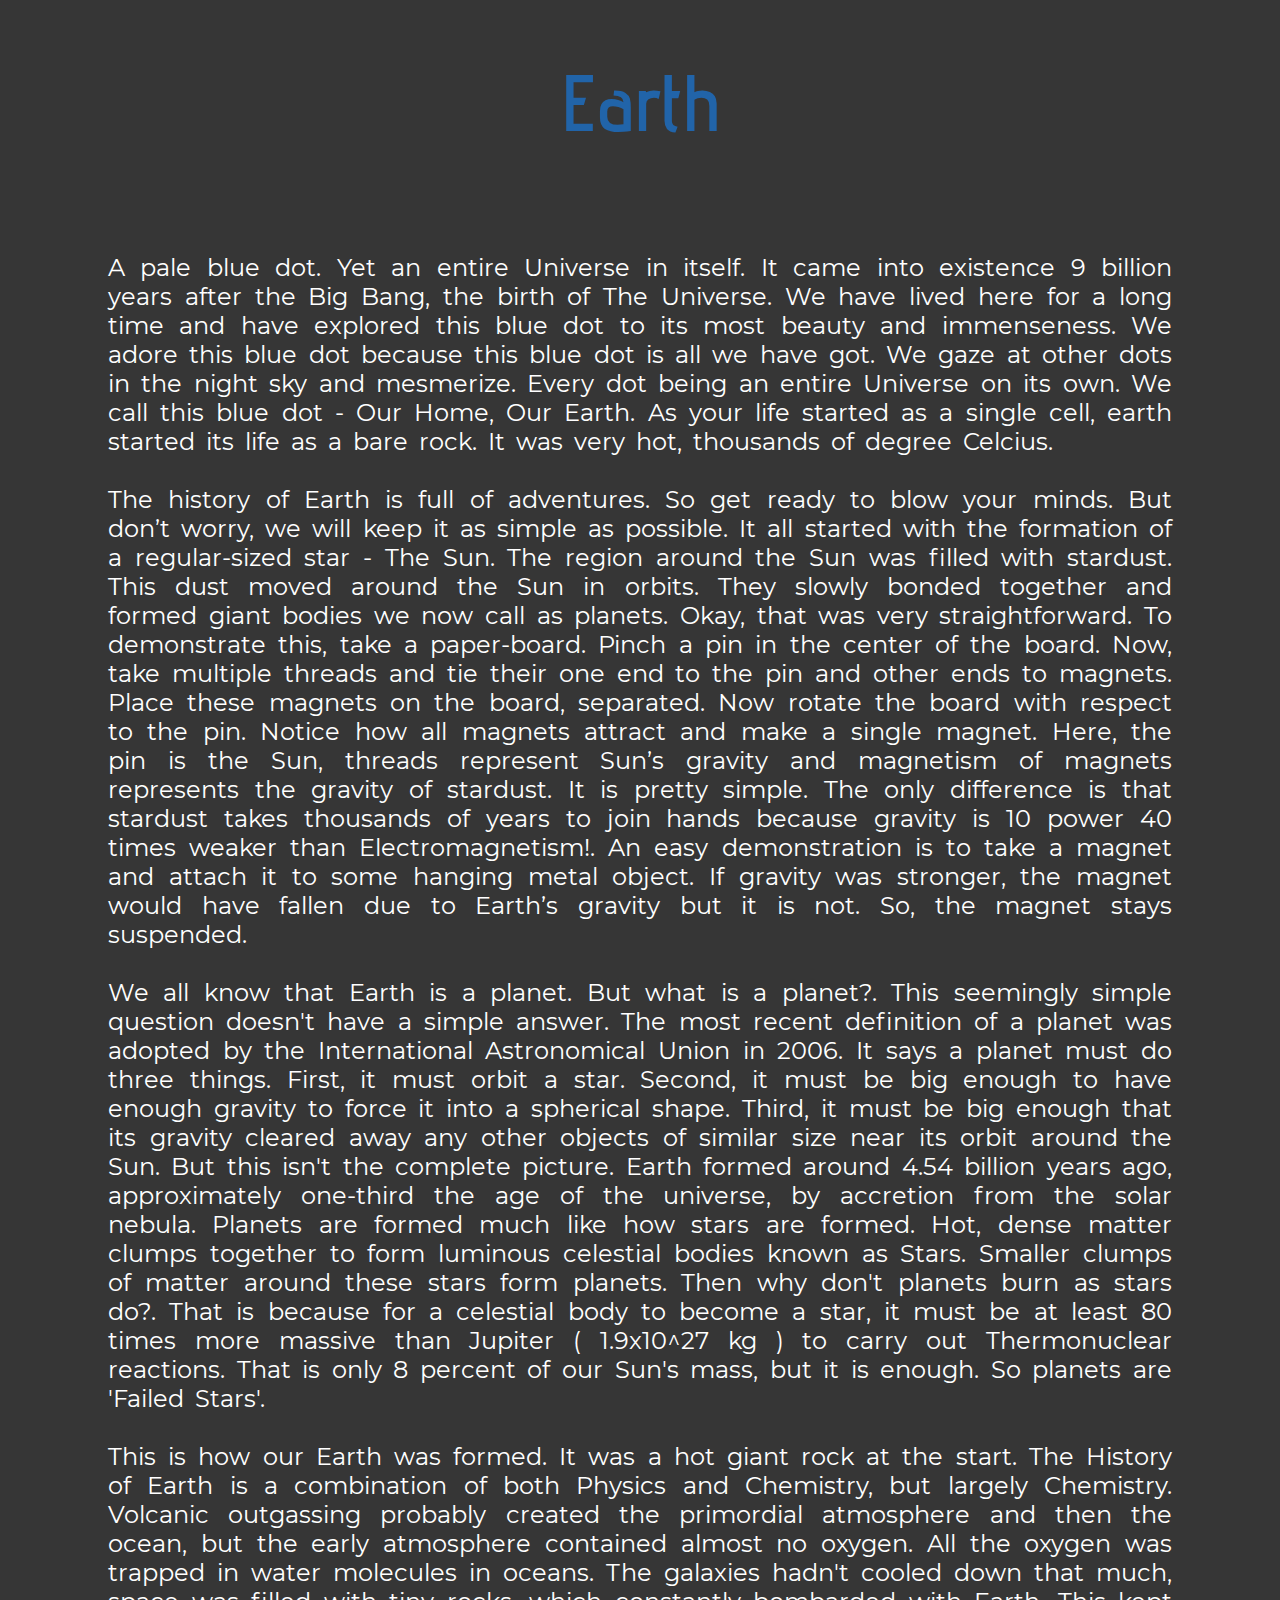
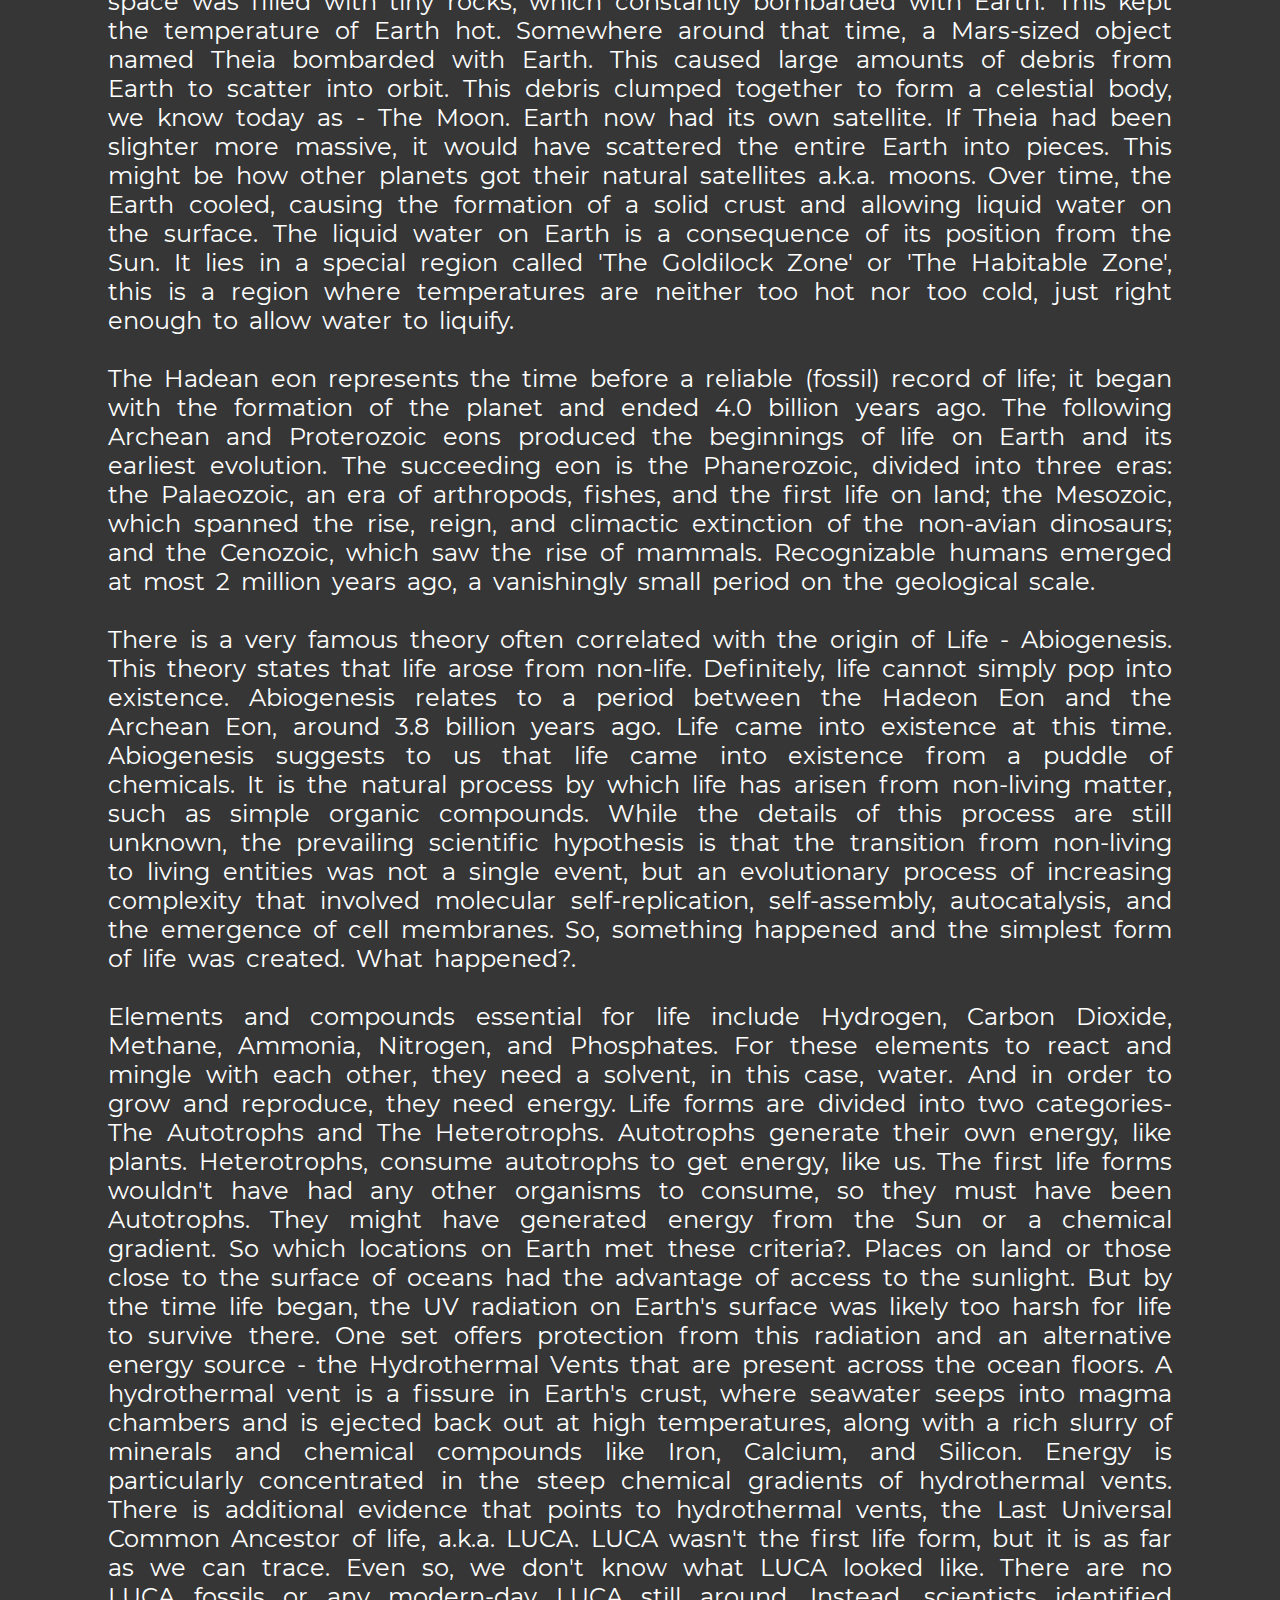
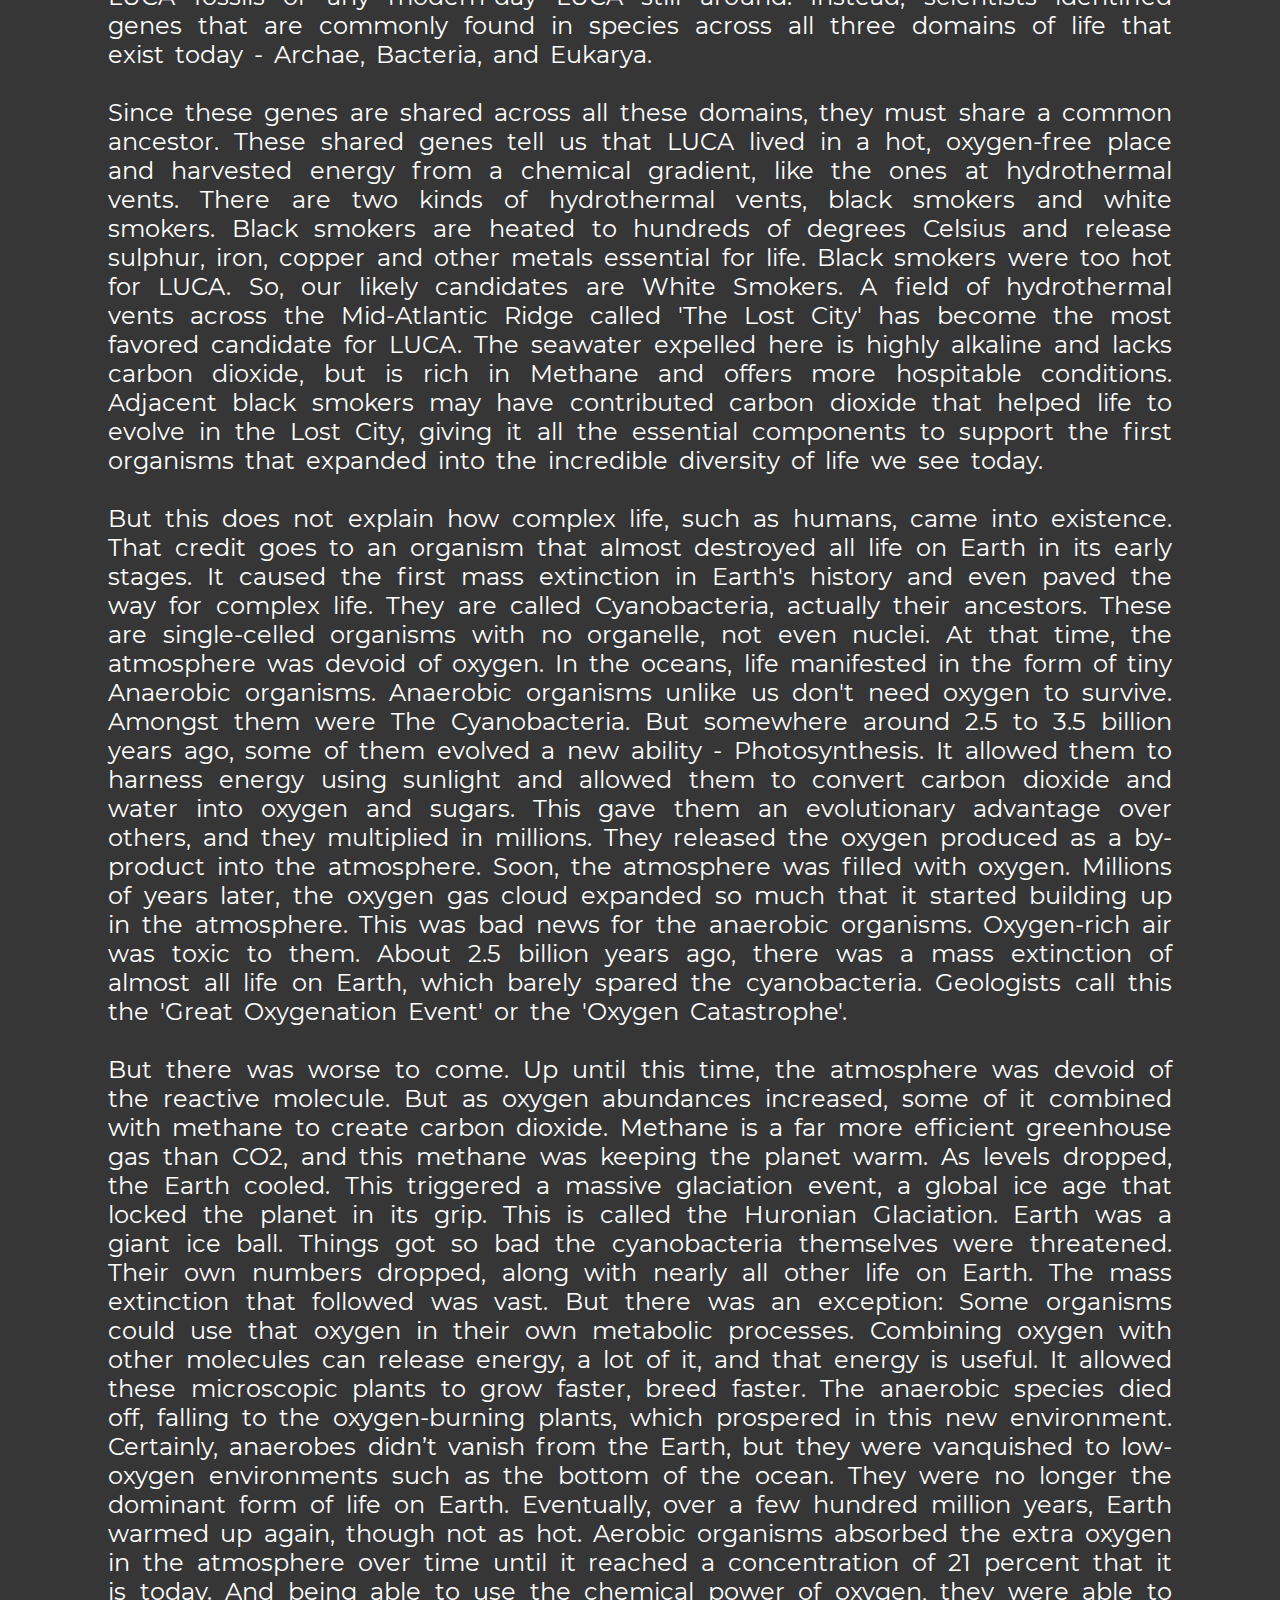
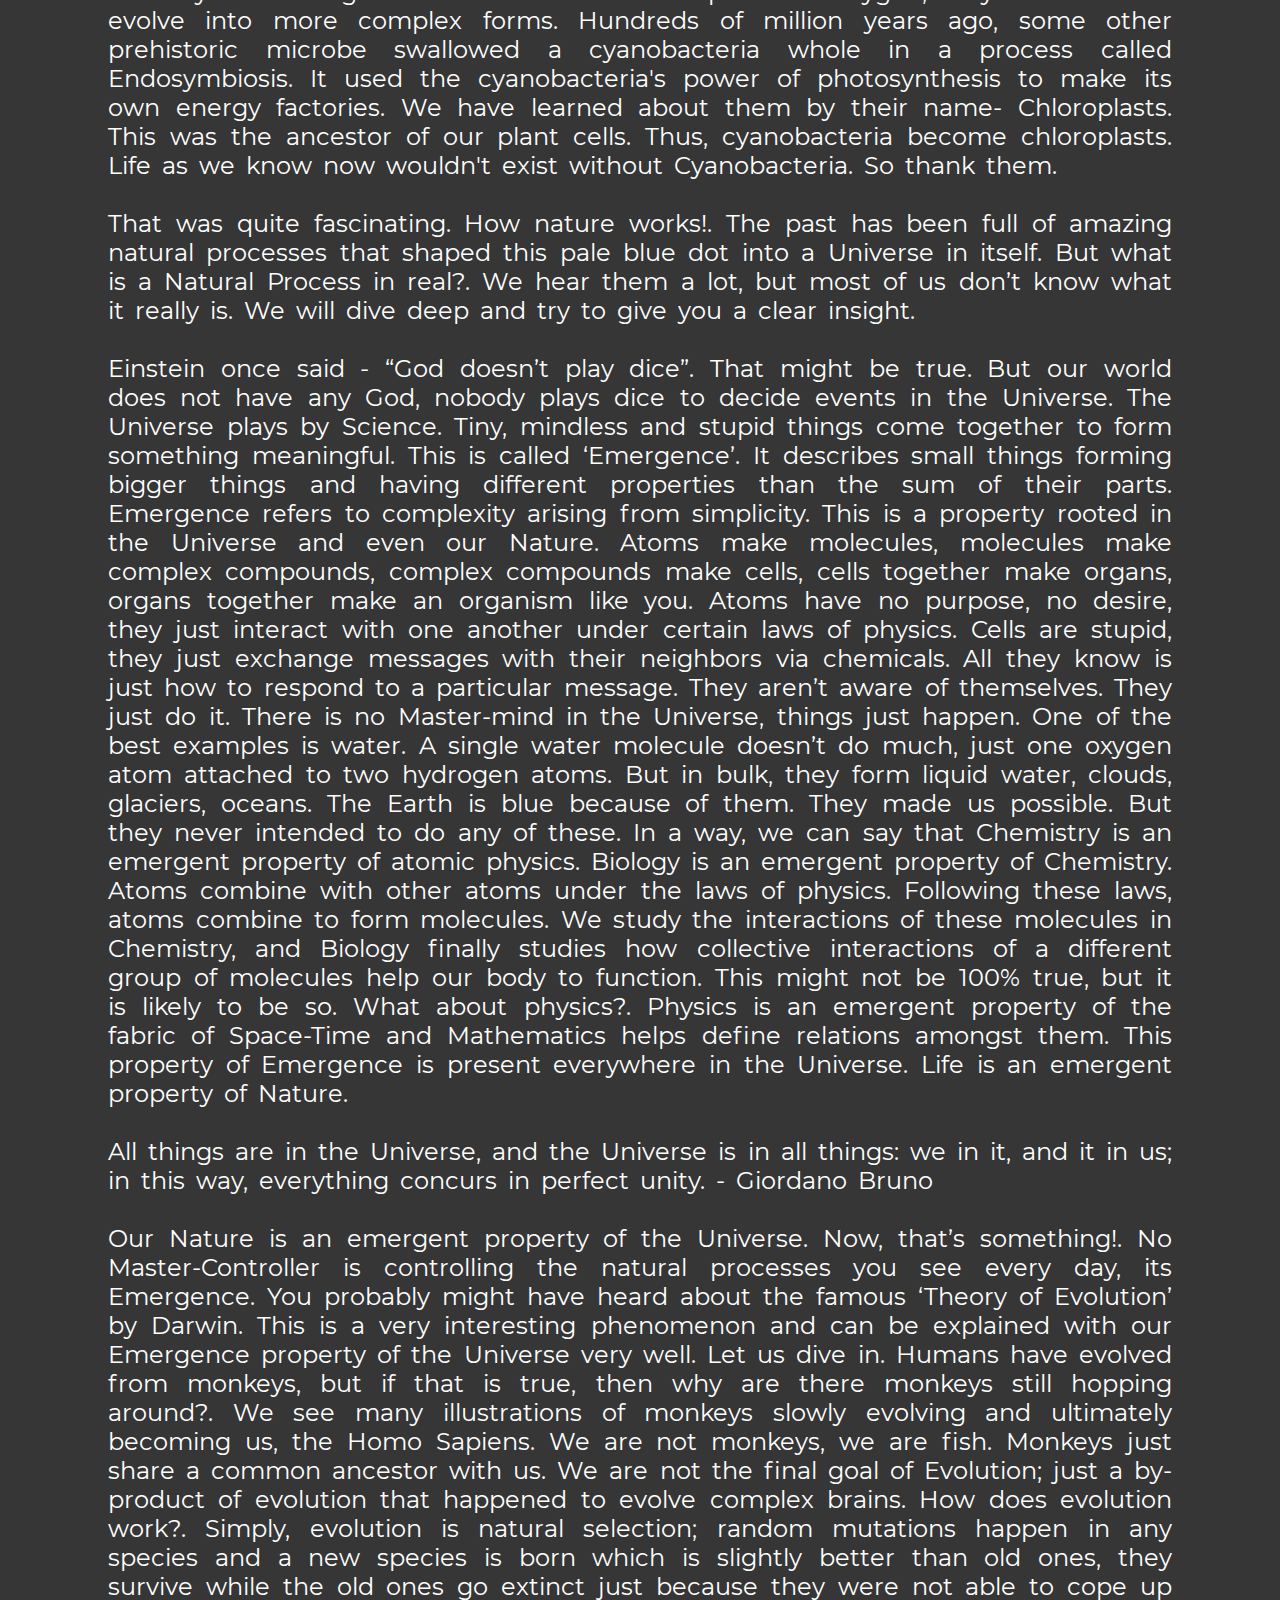
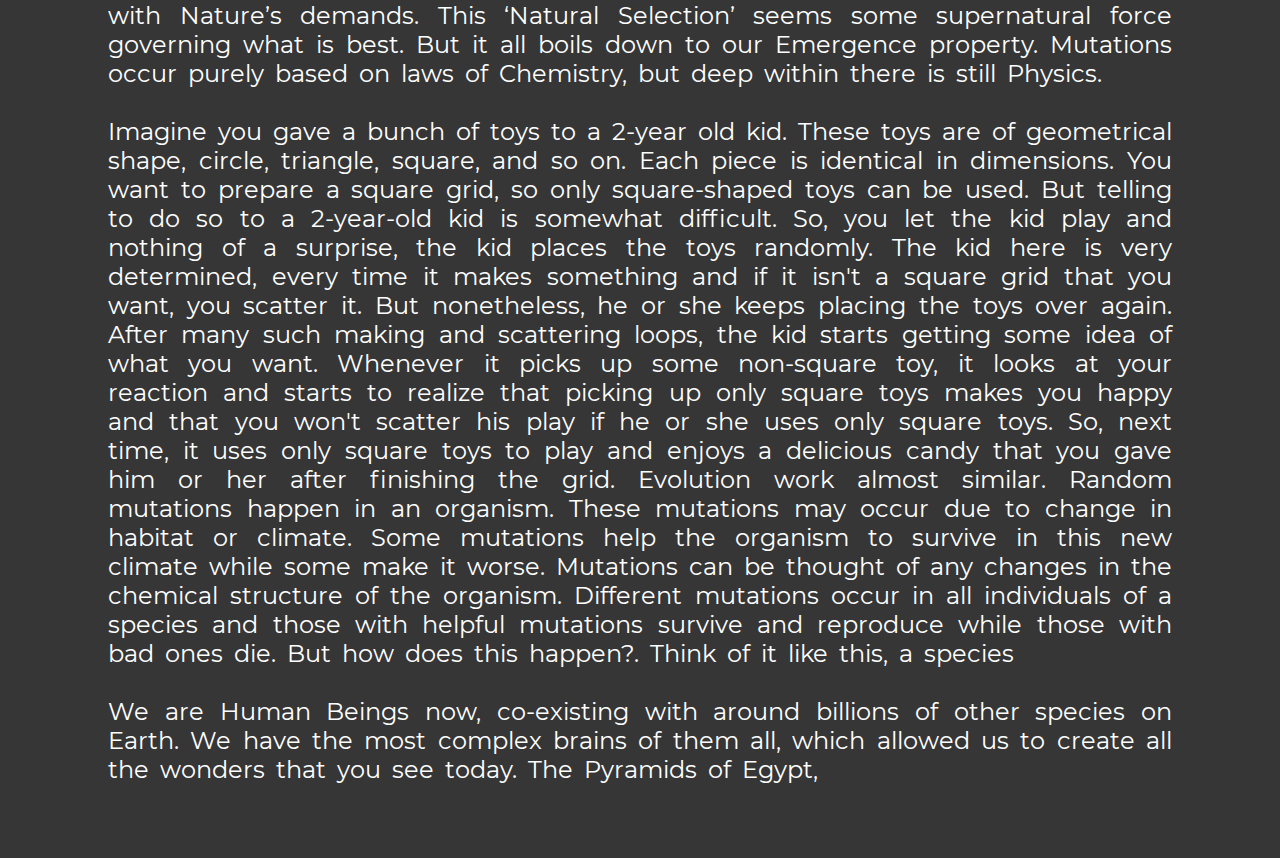
==== earth.html @ 1939071c "Add files via upload" ====
<!DOCTYPE html>
<html>
<head>
	<title>Earth</title>
</head>
<link rel="stylesheet" type="text/css" href="main.css">
<body>
	<h1>Earth</h1>
	<p>
		A pale blue dot. Yet an entire Universe in itself. It came into existence 9 billion years after the Big Bang, the birth of The Universe. We have lived here for a long time and have explored this blue dot to its most beauty and immenseness. We adore this blue dot because this blue dot is all we have got. We gaze at other dots in the night sky and mesmerize. Every dot being an entire Universe on its own. We call this blue dot - Our Home, Our Earth. As your life started as a single cell, earth started its life as a bare rock. It was very hot, thousands of degree Celcius. 
<br>
<br>
The history of Earth is full of adventures. So get ready to blow your minds. But don’t worry, we will keep it as simple as possible. It all started with the formation of a regular-sized star - The Sun. The region around the Sun was filled with stardust. This dust moved around the Sun in orbits. They slowly bonded together and formed giant bodies we now call as planets. Okay, that was very straightforward. To demonstrate this, take a paper-board. Pinch a pin in the center of the board. Now, take multiple threads and tie their one end to the pin and other ends to magnets. Place these magnets on the board, separated. Now rotate the board with respect to the pin. Notice how all magnets attract and make a single magnet. Here, the pin is the Sun, threads represent Sun’s gravity and magnetism of magnets represents the gravity of stardust. It is pretty simple. The only difference is that stardust takes thousands of years to join hands because gravity is 10 power 40 times weaker than Electromagnetism!. An easy demonstration is to take a magnet and attach it to some hanging metal object. If gravity was stronger, the magnet would have fallen due to Earth’s gravity but it is not. So, the magnet stays suspended. 
<br>
<br>
We all know that Earth is a planet. But what is a planet?. This seemingly simple question doesn't have a simple answer. The most recent definition of a planet was adopted by the International Astronomical Union in 2006. It says a planet must do three things. First, it must orbit a star. Second, it must be big enough to have enough gravity to force it into a spherical shape. Third, it must be big enough that its gravity cleared away any other objects of similar size near its orbit around the Sun. But this isn't the complete picture. Earth formed around 4.54 billion years ago, approximately one-third the age of the universe, by accretion from the solar nebula. Planets are formed much like how stars are formed. Hot, dense matter clumps together to form luminous celestial bodies known as Stars. Smaller clumps of matter around these stars form planets. Then why don't planets burn as stars do?. That is because for a celestial body to become a star, it must be at least 80 times more massive than Jupiter ( 1.9x10^27 kg ) to carry out Thermonuclear reactions. That is only 8 percent of our Sun's mass, but it is enough. So planets are 'Failed Stars'.
<br>
<br>
This is how our Earth was formed. It was a hot giant rock at the start. The History of Earth is a combination of both Physics and Chemistry, but largely Chemistry. Volcanic outgassing probably created the primordial atmosphere and then the ocean, but the early atmosphere contained almost no oxygen. All the oxygen was trapped in water molecules in oceans. The galaxies hadn't cooled down that much, space was filled with tiny rocks, which constantly bombarded with Earth. This kept the temperature of Earth hot. Somewhere around that time, a Mars-sized object named Theia bombarded with Earth. This caused large amounts of debris from Earth to scatter into orbit. This debris clumped together to form a celestial body, we know today as - The Moon. Earth now had its own satellite. If Theia had been slighter more massive, it would have scattered the entire Earth into pieces. This might be how other planets got their natural satellites a.k.a. moons. Over time, the Earth cooled, causing the formation of a solid crust and allowing liquid water on the surface. The liquid water on Earth is a consequence of its position from the Sun. It lies in a special region called 'The Goldilock Zone' or 'The Habitable Zone', this is a region where temperatures are neither too hot nor too cold, just right enough to allow water to liquify.
<br>
<br>
The Hadean eon represents the time before a reliable (fossil) record of life; it began with the formation of the planet and ended 4.0 billion years ago. The following Archean and Proterozoic eons produced the beginnings of life on Earth and its earliest evolution. The succeeding eon is the Phanerozoic, divided into three eras: the Palaeozoic, an era of arthropods, fishes, and the first life on land; the Mesozoic, which spanned the rise, reign, and climactic extinction of the non-avian dinosaurs; and the Cenozoic, which saw the rise of mammals. Recognizable humans emerged at most 2 million years ago, a vanishingly small period on the geological scale. 
<br>
<br>
There is a very famous theory often correlated with the origin of Life - Abiogenesis. This theory states that life arose from non-life. Definitely, life cannot simply pop into existence. Abiogenesis relates to a period between the Hadeon Eon and the Archean Eon, around 3.8 billion years ago. Life came into existence at this time. Abiogenesis suggests to us that life came into existence from a puddle of chemicals. It is the natural process by which life has arisen from non-living matter, such as simple organic compounds. While the details of this process are still unknown, the prevailing scientific hypothesis is that the transition from non-living to living entities was not a single event, but an evolutionary process of increasing complexity that involved molecular self-replication, self-assembly, autocatalysis, and the emergence of cell membranes. So, something happened and the simplest form of life was created. What happened?.
<br>
<br>
Elements and compounds essential for life include Hydrogen, Carbon Dioxide, Methane, Ammonia, Nitrogen, and Phosphates. For these elements to react and mingle with each other, they need a solvent, in this case, water. And in order to grow and reproduce, they need energy. Life forms are divided into two categories- The Autotrophs and The Heterotrophs. Autotrophs generate their own energy, like plants. Heterotrophs, consume autotrophs to get energy, like us. The first life forms wouldn't have had any other organisms to consume, so they must have been Autotrophs. They might have generated energy from the Sun or a chemical gradient. So which locations on Earth met these criteria?. Places on land or those close to the surface of oceans had the advantage of access to the sunlight. But by the time life began, the UV radiation on Earth's surface was likely too harsh for life to survive there. One set offers protection from this radiation and an alternative energy source - the Hydrothermal Vents that are present across the ocean floors. A hydrothermal vent is a fissure in Earth's crust, where seawater seeps into magma chambers and is ejected back out at high temperatures, along with a rich slurry of minerals and chemical compounds like Iron, Calcium, and Silicon. Energy is particularly concentrated in the steep chemical gradients of hydrothermal vents. There is additional evidence that points to hydrothermal vents, the Last Universal Common Ancestor of life, a.k.a. LUCA. LUCA wasn't the first life form, but it is as far as we can trace. Even so, we don't know what LUCA looked like. There are no LUCA fossils or any modern-day LUCA still around. Instead, scientists identified genes that are commonly found in species across all three domains of life that exist today - Archae, Bacteria, and Eukarya. 
<br>
<br>
Since these genes are shared across all these domains, they must share a common ancestor. These shared genes tell us that LUCA lived in a hot, oxygen-free place and harvested energy from a chemical gradient, like the ones at hydrothermal vents. There are two kinds of hydrothermal vents, black smokers and white smokers. Black smokers are heated to hundreds of degrees Celsius and release sulphur, iron, copper and other metals essential for life. Black smokers were too hot for LUCA. So, our likely candidates are White Smokers. A field of hydrothermal vents across the Mid-Atlantic Ridge called 'The Lost City' has become the most favored candidate for LUCA. The seawater expelled here is highly alkaline and lacks carbon dioxide, but is rich in Methane and offers more hospitable conditions. Adjacent black smokers may have contributed carbon dioxide that helped life to evolve in the Lost City, giving it all the essential components to support the first organisms that expanded into the incredible diversity of life we see today. 
<br>
<br>
But this does not explain how complex life, such as humans, came into existence. That credit goes to an organism that almost destroyed all life on Earth in its early stages. It caused the first mass extinction in Earth's history and even paved the way for complex life. They are called Cyanobacteria, actually their ancestors. These are single-celled organisms with no organelle, not even nuclei. At that time, the atmosphere was devoid of oxygen. In the oceans, life manifested in the form of tiny Anaerobic organisms. Anaerobic organisms unlike us don't need oxygen to survive. Amongst them were The Cyanobacteria. But somewhere around 2.5 to 3.5 billion years ago, some of them evolved a new ability - Photosynthesis. It allowed them to harness energy using sunlight and allowed them to convert carbon dioxide and water into oxygen and sugars. This gave them an evolutionary advantage over others, and they multiplied in millions. They released the oxygen produced as a by-product into the atmosphere. Soon, the atmosphere was filled with oxygen. Millions of years later, the oxygen gas cloud expanded so much that it started building up in the atmosphere. This was bad news for the anaerobic organisms. Oxygen-rich air was toxic to them. About 2.5 billion years ago, there was a mass extinction of almost all life on Earth, which barely spared the cyanobacteria. Geologists call this the 'Great Oxygenation Event' or the 'Oxygen Catastrophe'. 
<br>
<br>
But there was worse to come. Up until this time, the atmosphere was devoid of the reactive molecule. But as oxygen abundances increased, some of it combined with methane to create carbon dioxide. Methane is a far more efficient greenhouse gas than CO2, and this methane was keeping the planet warm. As levels dropped, the Earth cooled. This triggered a massive glaciation event, a global ice age that locked the planet in its grip. This is called the Huronian Glaciation. Earth was a giant ice ball. Things got so bad the cyanobacteria themselves were threatened. Their own numbers dropped, along with nearly all other life on Earth. The mass extinction that followed was vast. But there was an exception: Some organisms could use that oxygen in their own metabolic processes. Combining oxygen with other molecules can release energy, a lot of it, and that energy is useful. It allowed these microscopic plants to grow faster, breed faster. The anaerobic species died off, falling to the oxygen-burning plants, which prospered in this new environment. Certainly, anaerobes didn’t vanish from the Earth, but they were vanquished to low-oxygen environments such as the bottom of the ocean. They were no longer the dominant form of life on Earth. Eventually, over a few hundred million years, Earth warmed up again, though not as hot. Aerobic organisms absorbed the extra oxygen in the atmosphere over time until it reached a concentration of 21 percent that it is today. And being able to use the chemical power of oxygen, they were able to evolve into more complex forms. Hundreds of million years ago, some other prehistoric microbe swallowed a cyanobacteria whole in a process called Endosymbiosis. It used the cyanobacteria's power of photosynthesis to make its own energy factories. We have learned about them by their name- Chloroplasts. This was the ancestor of our plant cells. Thus, cyanobacteria become chloroplasts. Life as we know now wouldn't exist without Cyanobacteria. So thank them. 
<br>
<br>
That was quite fascinating. How nature works!. The past has been full of amazing natural processes that shaped this pale blue dot into a Universe in itself. But what is a Natural Process in real?. We hear them a lot, but most of us don’t know what it really is. We will dive deep and try to give you a clear insight.
<br>
<br>
Einstein once said - “God doesn’t play dice”. That might be true. But our world does not have any God, nobody plays dice to decide events in the Universe. The Universe plays by Science. Tiny, mindless and stupid things come together to form something meaningful. This is called ‘Emergence’. It describes small things forming bigger things and having different properties than the sum of their parts. Emergence refers to complexity arising from simplicity. This is a property rooted in the Universe and even our Nature. Atoms make molecules, molecules make complex compounds, complex compounds make cells, cells together make organs, organs together make an organism like you. Atoms have no purpose, no desire, they just interact with one another under certain laws of physics. Cells are stupid, they just exchange messages with their neighbors via chemicals. All they know is just how to respond to a particular message. They aren’t aware of themselves. They just do it. There is no Master-mind in the Universe, things just happen. One of the best examples is water. A single water molecule doesn’t do much, just one oxygen atom attached to two hydrogen atoms. But in bulk, they form liquid water, clouds, glaciers, oceans. The Earth is blue because of them. They made us possible. But they never intended to do any of these. In a way, we can say that Chemistry is an emergent property of atomic physics. Biology is an emergent property of Chemistry. Atoms combine with other atoms under the laws of physics. Following these laws, atoms combine to form molecules. We study the interactions of these molecules in Chemistry, and Biology finally studies how collective interactions of a different group of molecules help our body to function. This might not be 100% true, but it is likely to be so. What about physics?. Physics is an emergent property of the fabric of Space-Time and Mathematics helps define relations amongst them. This property of Emergence is present everywhere in the Universe. Life is an emergent property of Nature.
<br>
<br>
All things are in the Universe, and the Universe is in all things: we in it, and it in us; in this way, everything concurs in perfect unity. - Giordano Bruno
<br>
<br>
Our Nature is an emergent property of the Universe. Now, that’s something!. No Master-Controller is controlling the natural processes you see every day, its Emergence. You probably might have heard about the famous ‘Theory of Evolution’ by Darwin. This is a very interesting phenomenon and can be explained with our Emergence property of the Universe very well. Let us dive in. Humans have evolved from monkeys, but if that is true, then why are there monkeys still hopping around?. We see many illustrations of monkeys slowly evolving and ultimately becoming us, the Homo Sapiens. We are not monkeys, we are fish. Monkeys just share a common ancestor with us. We are not the final goal of Evolution; just a by-product of evolution that happened to evolve complex brains. How does evolution work?. Simply, evolution is natural selection; random mutations happen in any species and a new species is born which is slightly better than old ones, they survive while the old ones go extinct just because they were not able to cope up with Nature’s demands. This ‘Natural Selection’ seems some supernatural force governing what is best. But it all boils down to our Emergence property. Mutations occur purely based on laws of Chemistry, but deep within there is still Physics. 
<br>
<br>
Imagine you gave a bunch of toys to a 2-year old kid. These toys are of geometrical shape, circle, triangle, square, and so on. Each piece is identical in dimensions. You want to prepare a square grid, so only square-shaped toys can be used. But telling to do so to a 2-year-old kid is somewhat difficult. So, you let the kid play and nothing of a surprise, the kid places the toys randomly. The kid here is very determined, every time it makes something and if it isn't a square grid that you want, you scatter it. But nonetheless, he or she keeps placing the toys over again. After many such making and scattering loops, the kid starts getting some idea of what you want. Whenever it picks up some non-square toy, it looks at your reaction and starts to realize that picking up only square toys makes you happy and that you won't scatter his play if he or she uses only square toys. So, next time, it uses only square toys to play and enjoys a delicious candy that you gave him or her after finishing the grid. Evolution work almost similar. Random mutations happen in an organism. These mutations may occur due to change in habitat or climate. Some mutations help the organism to survive in this new climate while some make it worse. Mutations can be thought of any changes in the chemical structure of the organism. Different mutations occur in all individuals of a species and those with helpful mutations survive and reproduce while those with bad ones die. But how does this happen?. Think of it like this, a species 
<br>
<br>
We are Human Beings now, co-existing with around billions of other species on Earth. We have the most complex brains of them all, which allowed us to create all the wonders that you see today. The Pyramids of Egypt, 
	</p>
</body>
</html>
---- main.css ----
body{
	background:#363636;
	text-align: center;
}
@font-face{
	src:url('AdventPro-SemiBold.ttf');
	font-family: Advent;
}
@font-face{
	src:url('Montserrat-Regular.ttf');
	font-family: Monst;
}
h1{
	 color: #2164A9;
	 font-family: Advent;
	 font-size: 5em
}
p{
	color: #ffffff;
	text-align: justify;
	padding: 50px 100px;
	font-size: 1.5em;
	font-family: Monst;
	word-spacing: 5px;
}
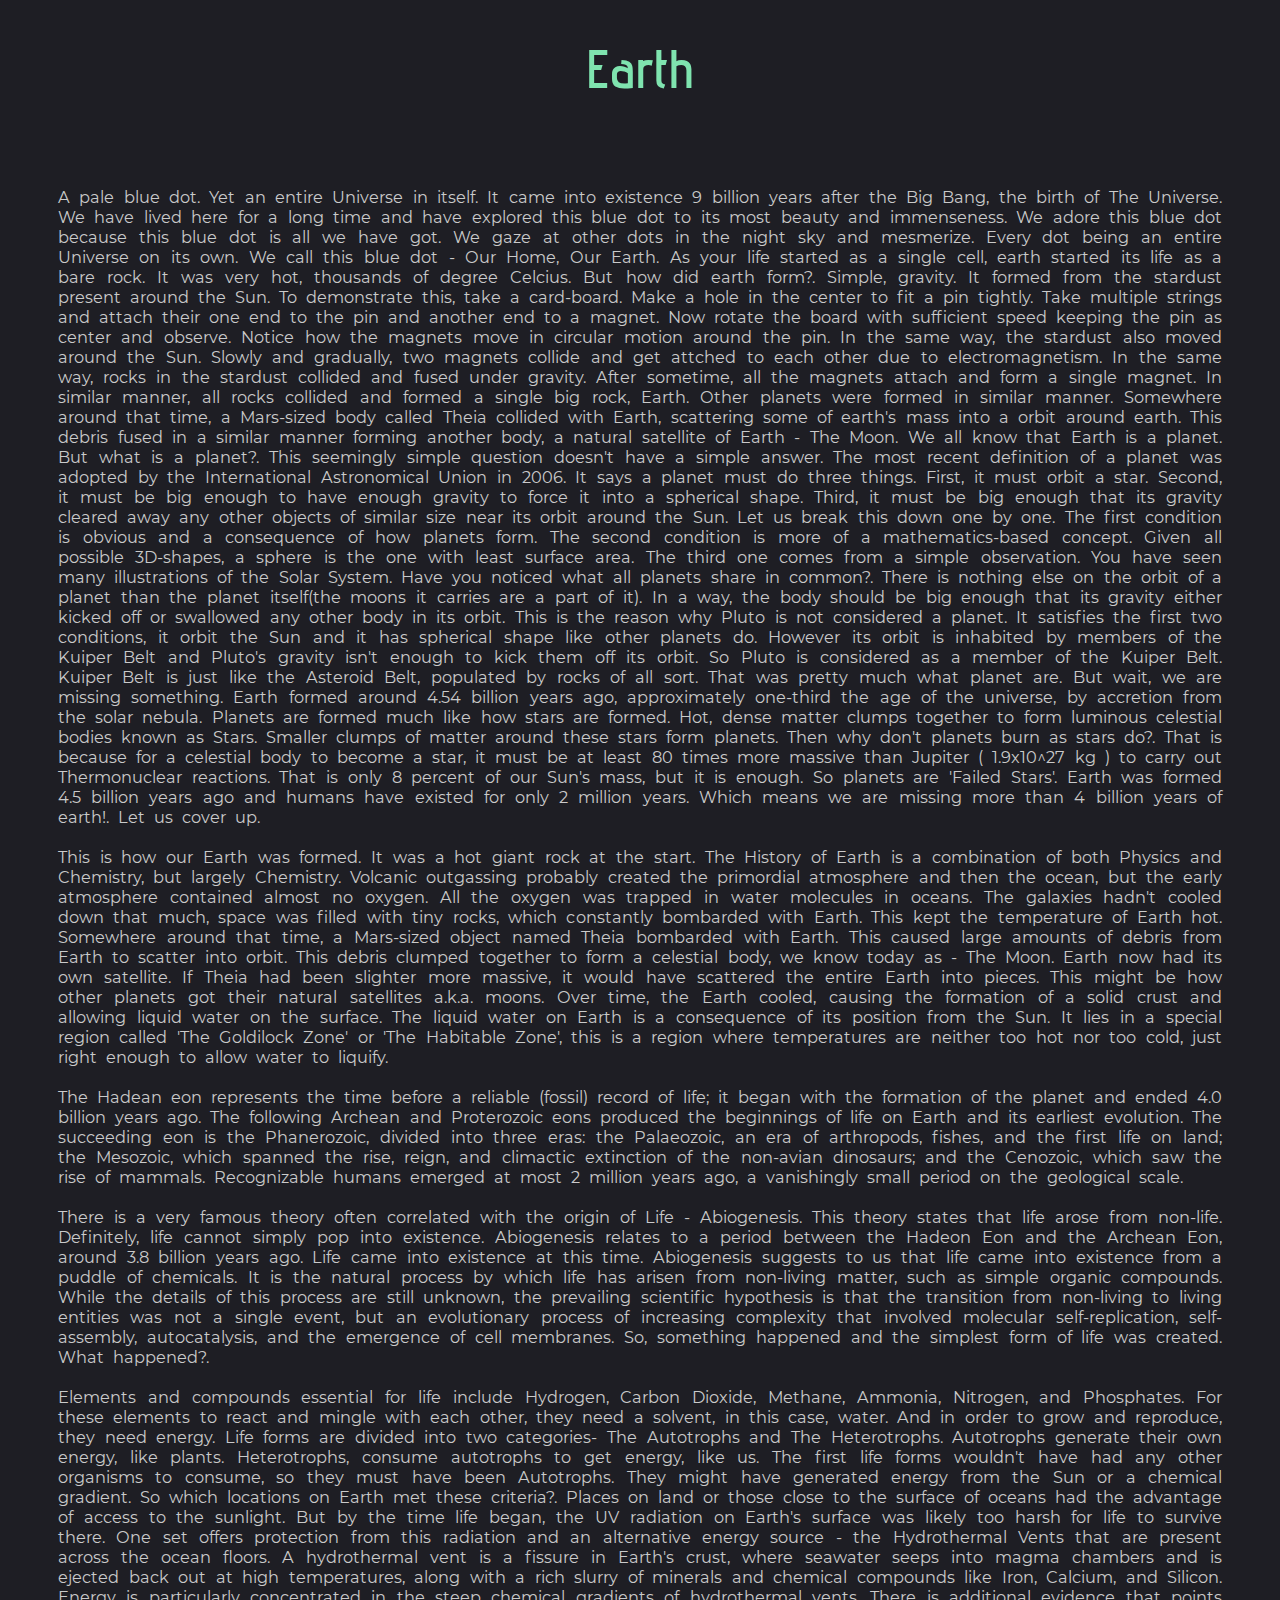
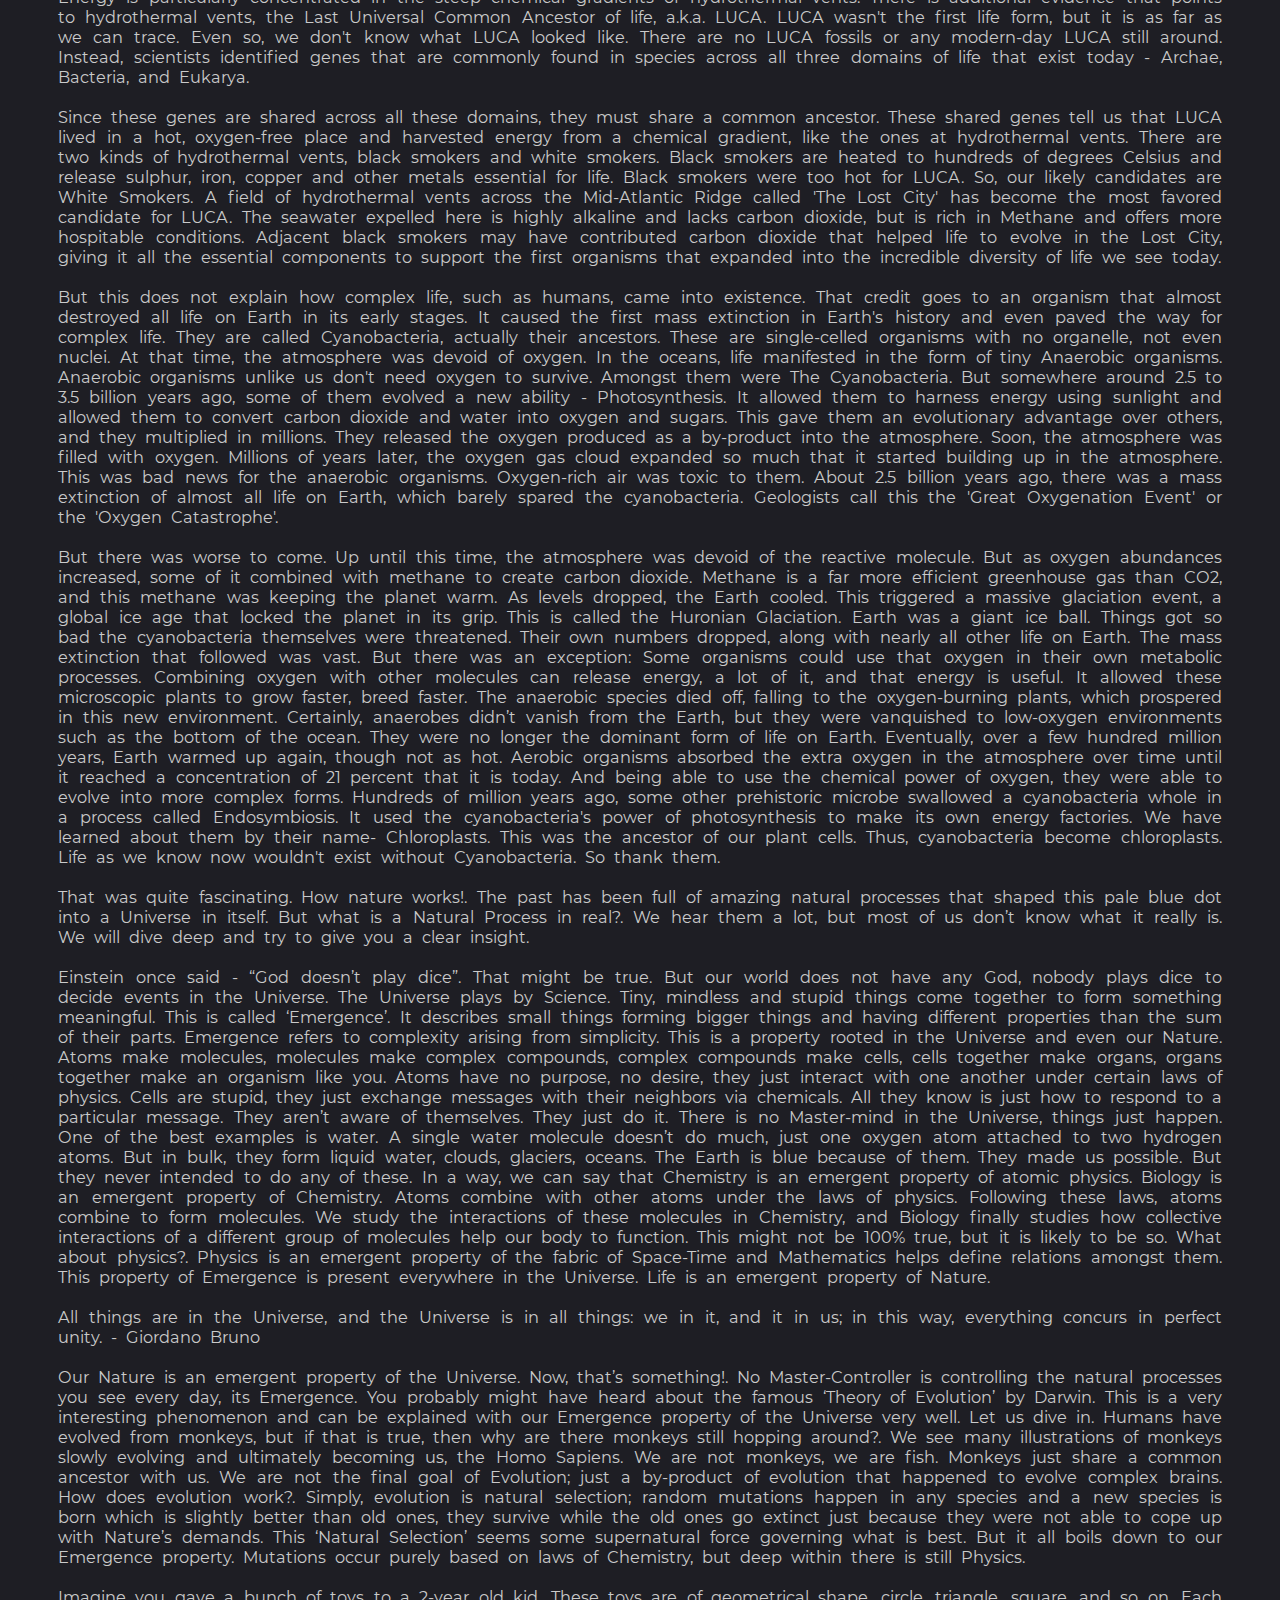
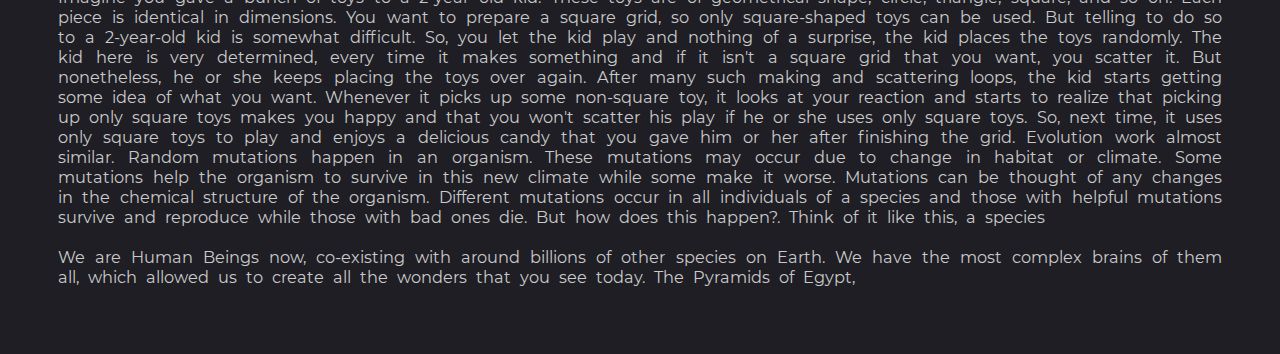
==== commit 136385b3: "Add files via upload" ====
--- a/earth.html
+++ b/earth.html
@@ -7,13 +7,7 @@
 <body>
 	<h1>Earth</h1>
 	<p>
-		A pale blue dot. Yet an entire Universe in itself. It came into existence 9 billion years after the Big Bang, the birth of The Universe. We have lived here for a long time and have explored this blue dot to its most beauty and immenseness. We adore this blue dot because this blue dot is all we have got. We gaze at other dots in the night sky and mesmerize. Every dot being an entire Universe on its own. We call this blue dot - Our Home, Our Earth. As your life started as a single cell, earth started its life as a bare rock. It was very hot, thousands of degree Celcius. 
-<br>
-<br>
-The history of Earth is full of adventures. So get ready to blow your minds. But don’t worry, we will keep it as simple as possible. It all started with the formation of a regular-sized star - The Sun. The region around the Sun was filled with stardust. This dust moved around the Sun in orbits. They slowly bonded together and formed giant bodies we now call as planets. Okay, that was very straightforward. To demonstrate this, take a paper-board. Pinch a pin in the center of the board. Now, take multiple threads and tie their one end to the pin and other ends to magnets. Place these magnets on the board, separated. Now rotate the board with respect to the pin. Notice how all magnets attract and make a single magnet. Here, the pin is the Sun, threads represent Sun’s gravity and magnetism of magnets represents the gravity of stardust. It is pretty simple. The only difference is that stardust takes thousands of years to join hands because gravity is 10 power 40 times weaker than Electromagnetism!. An easy demonstration is to take a magnet and attach it to some hanging metal object. If gravity was stronger, the magnet would have fallen due to Earth’s gravity but it is not. So, the magnet stays suspended. 
-<br>
-<br>
-We all know that Earth is a planet. But what is a planet?. This seemingly simple question doesn't have a simple answer. The most recent definition of a planet was adopted by the International Astronomical Union in 2006. It says a planet must do three things. First, it must orbit a star. Second, it must be big enough to have enough gravity to force it into a spherical shape. Third, it must be big enough that its gravity cleared away any other objects of similar size near its orbit around the Sun. But this isn't the complete picture. Earth formed around 4.54 billion years ago, approximately one-third the age of the universe, by accretion from the solar nebula. Planets are formed much like how stars are formed. Hot, dense matter clumps together to form luminous celestial bodies known as Stars. Smaller clumps of matter around these stars form planets. Then why don't planets burn as stars do?. That is because for a celestial body to become a star, it must be at least 80 times more massive than Jupiter ( 1.9x10^27 kg ) to carry out Thermonuclear reactions. That is only 8 percent of our Sun's mass, but it is enough. So planets are 'Failed Stars'.
+A pale blue dot. Yet an entire Universe in itself. It came into existence 9 billion years after the Big Bang, the birth of The Universe. We have lived here for a long time and have explored this blue dot to its most beauty and immenseness. We adore this blue dot because this blue dot is all we have got. We gaze at other dots in the night sky and mesmerize. Every dot being an entire Universe on its own. We call this blue dot - Our Home, Our Earth. As your life started as a single cell, earth started its life as a bare rock. It was very hot, thousands of degree Celcius. But how did earth form?. Simple, gravity. It formed from the stardust present around the Sun. To demonstrate this, take a card-board. Make a hole in the center to fit a pin tightly. Take multiple strings and attach their one end to the pin and another end to a magnet. Now rotate the board with sufficient speed keeping the pin as center and observe. Notice how the magnets move in circular motion around the pin. In the same way, the stardust also moved around the Sun. Slowly and gradually, two magnets collide and get attched to each other due to electromagnetism. In the same way, rocks in the stardust collided and fused under gravity. After sometime, all the magnets attach and form a single magnet. In similar manner, all rocks collided and formed a single big rock, Earth. Other planets were formed in similar manner. Somewhere around that time, a Mars-sized body called Theia collided with Earth, scattering some of earth's mass into a orbit around earth. This debris fused in a similar manner forming another body, a natural satellite of Earth - The Moon. We all know that Earth is a planet. But what is a planet?. This seemingly simple question doesn't have a simple answer. The most recent definition of a planet was adopted by the International Astronomical Union in 2006. It says a planet must do three things. First, it must orbit a star. Second, it must be big enough to have enough gravity to force it into a spherical shape. Third, it must be big enough that its gravity cleared away any other objects of similar size near its orbit around the Sun. Let us break this down one by one. The first condition is obvious and a consequence of how planets form. The second condition is more of a mathematics-based concept. Given all possible 3D-shapes, a sphere is the one with least surface area. The third one comes from a simple observation. You have seen many illustrations of the Solar System. Have you noticed what all planets share in common?. There is nothing else on the orbit of a planet than the planet itself(the moons it carries are a part of it). In a way, the body should be big enough that its gravity either kicked off or swallowed any other body in its orbit. This is the reason why Pluto is not considered a planet. It satisfies the first two conditions, it orbit the Sun and it has spherical shape like other planets do. However its orbit is inhabited by members of the Kuiper Belt and Pluto's gravity isn't enough to kick them off its orbit. So Pluto is considered as a member of the Kuiper Belt. Kuiper Belt is just like the Asteroid Belt, populated by rocks of all sort. That was pretty much what planet are. But wait, we are missing something. Earth formed around 4.54 billion years ago, approximately one-third the age of the universe, by accretion from the solar nebula. Planets are formed much like how stars are formed. Hot, dense matter clumps together to form luminous celestial bodies known as Stars. Smaller clumps of matter around these stars form planets. Then why don't planets burn as stars do?. That is because for a celestial body to become a star, it must be at least 80 times more massive than Jupiter ( 1.9x10^27 kg ) to carry out Thermonuclear reactions. That is only 8 percent of our Sun's mass, but it is enough. So planets are 'Failed Stars'. Earth was formed 4.5 billion years ago and humans have existed for only 2 million years. Which means we are missing more than 4 billion years of earth!. Let us cover up. 
 <br>
 <br>
 This is how our Earth was formed. It was a hot giant rock at the start. The History of Earth is a combination of both Physics and Chemistry, but largely Chemistry. Volcanic outgassing probably created the primordial atmosphere and then the ocean, but the early atmosphere contained almost no oxygen. All the oxygen was trapped in water molecules in oceans. The galaxies hadn't cooled down that much, space was filled with tiny rocks, which constantly bombarded with Earth. This kept the temperature of Earth hot. Somewhere around that time, a Mars-sized object named Theia bombarded with Earth. This caused large amounts of debris from Earth to scatter into orbit. This debris clumped together to form a celestial body, we know today as - The Moon. Earth now had its own satellite. If Theia had been slighter more massive, it would have scattered the entire Earth into pieces. This might be how other planets got their natural satellites a.k.a. moons. Over time, the Earth cooled, causing the formation of a solid crust and allowing liquid water on the surface. The liquid water on Earth is a consequence of its position from the Sun. It lies in a special region called 'The Goldilock Zone' or 'The Habitable Zone', this is a region where temperatures are neither too hot nor too cold, just right enough to allow water to liquify.
--- a/main.css
+++ b/main.css
@@ -1,5 +1,5 @@
 body{
-	background:#363636;
+	background:#1E1E24;
 	text-align: center;
 }
 @font-face{
@@ -11,15 +11,15 @@
 	font-family: Monst;
 }
 h1{
-	 color: #2164A9;
+	 color: #7FE4AF;
 	 font-family: Advent;
-	 font-size: 5em
+	 font-size: 6vh
 }
 p{
-	color: #ffffff;
+	color: #CACACA;
 	text-align: justify;
-	padding: 50px 100px;
-	font-size: 1.5em;
+	padding: 50px 50px;
+	font-size: 1.8vh;
 	font-family: Monst;
 	word-spacing: 5px;
-}+}
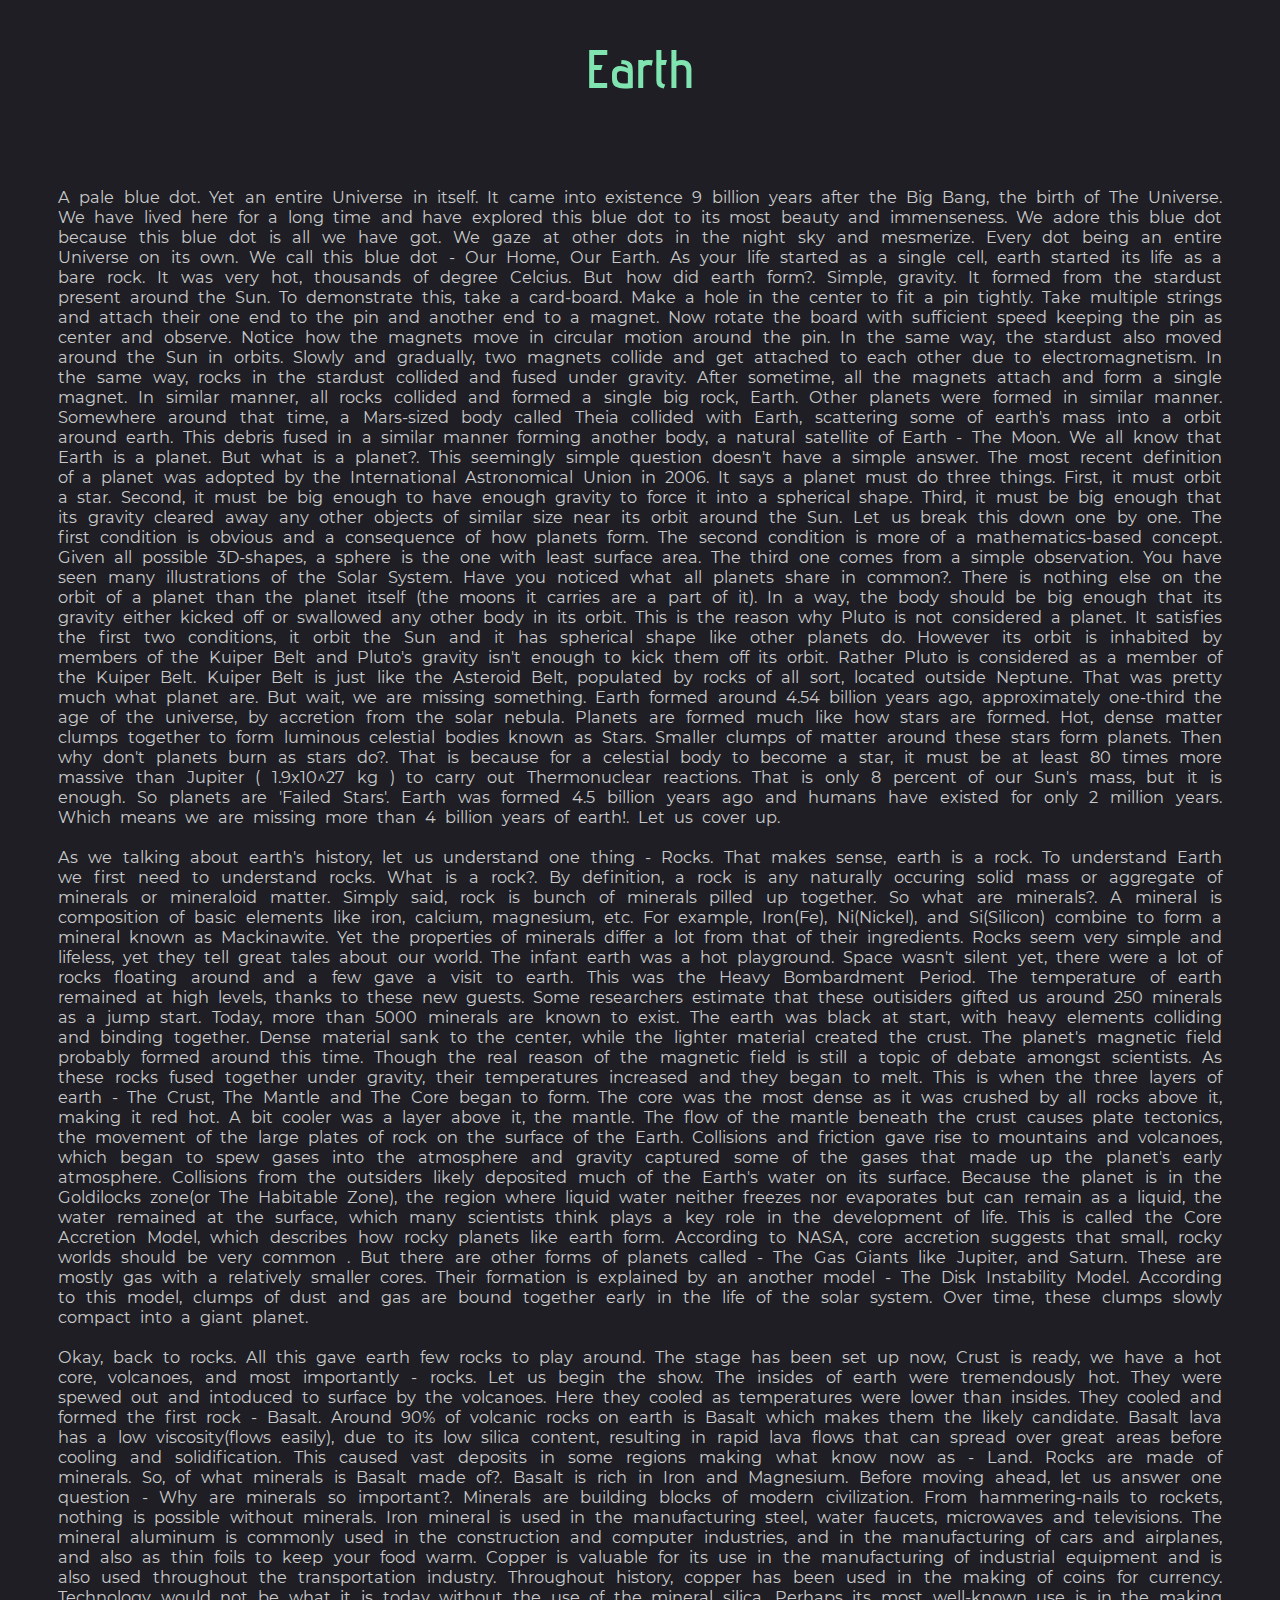
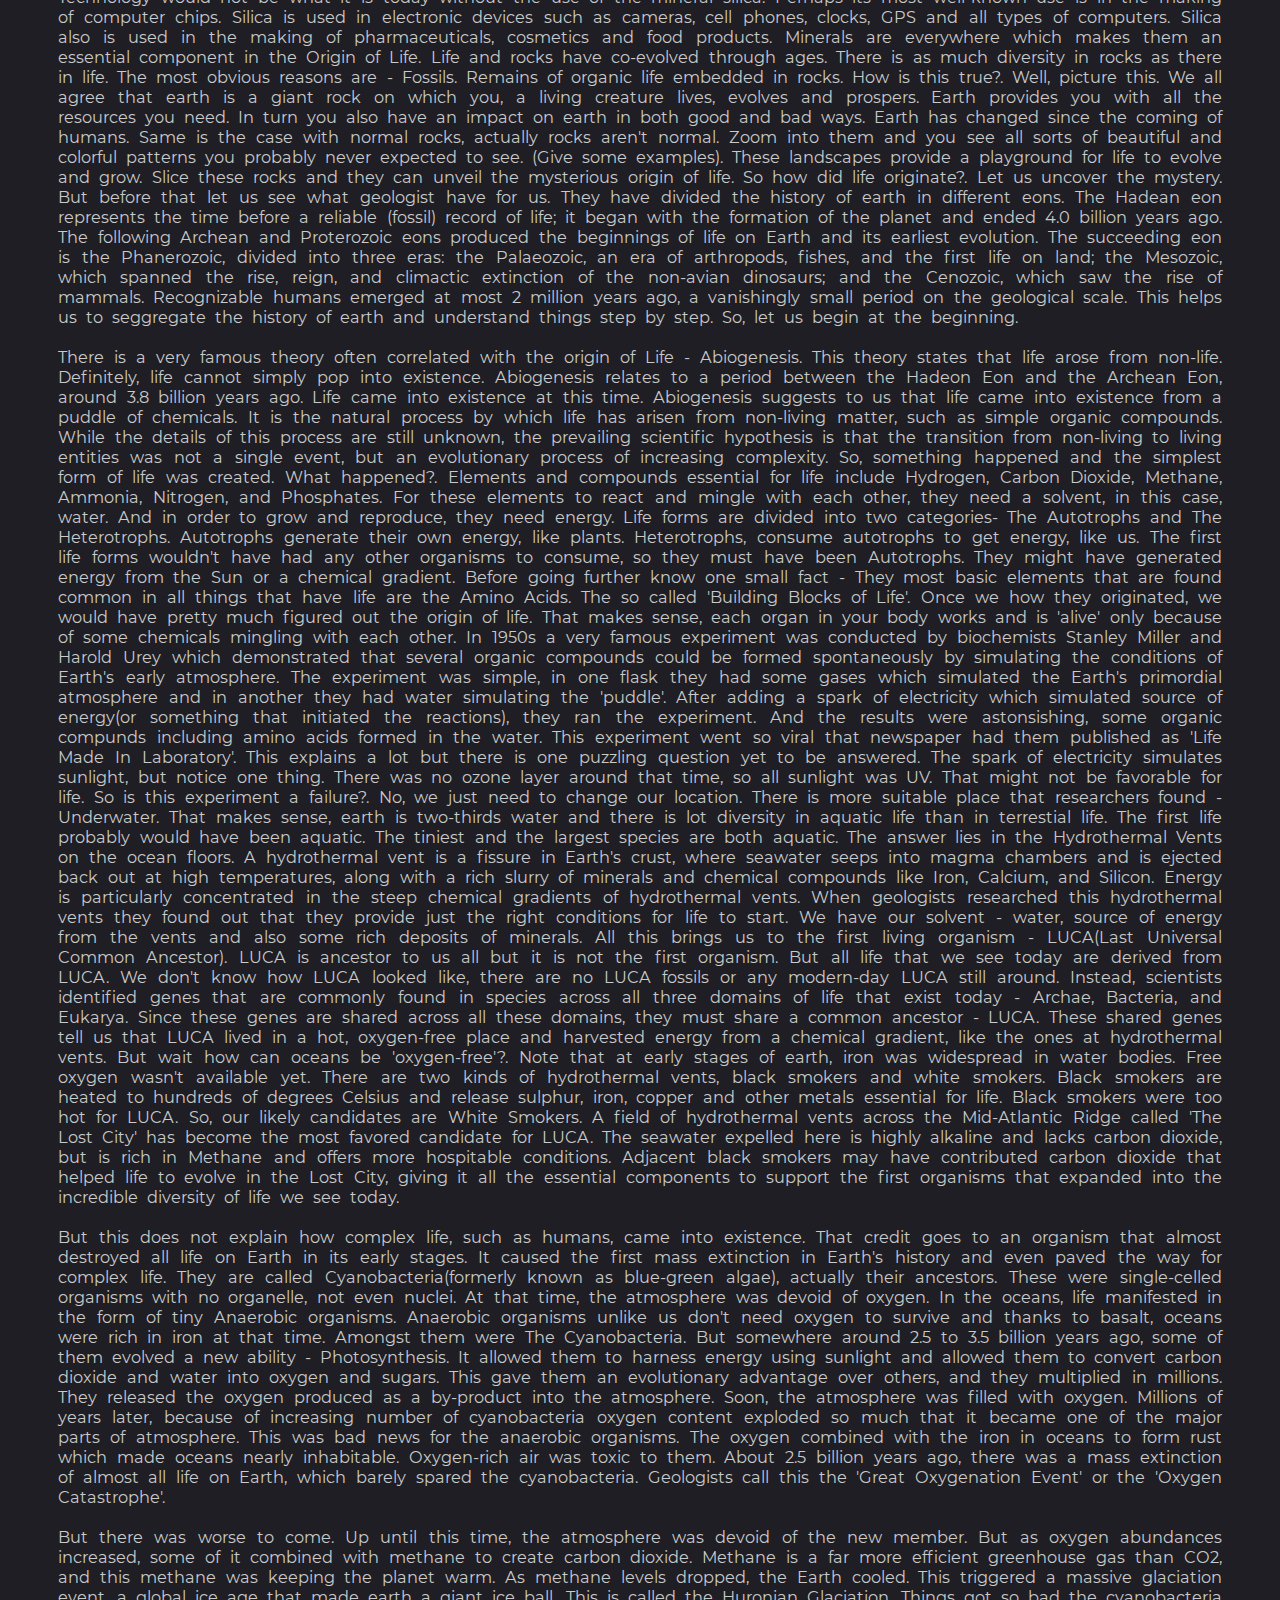
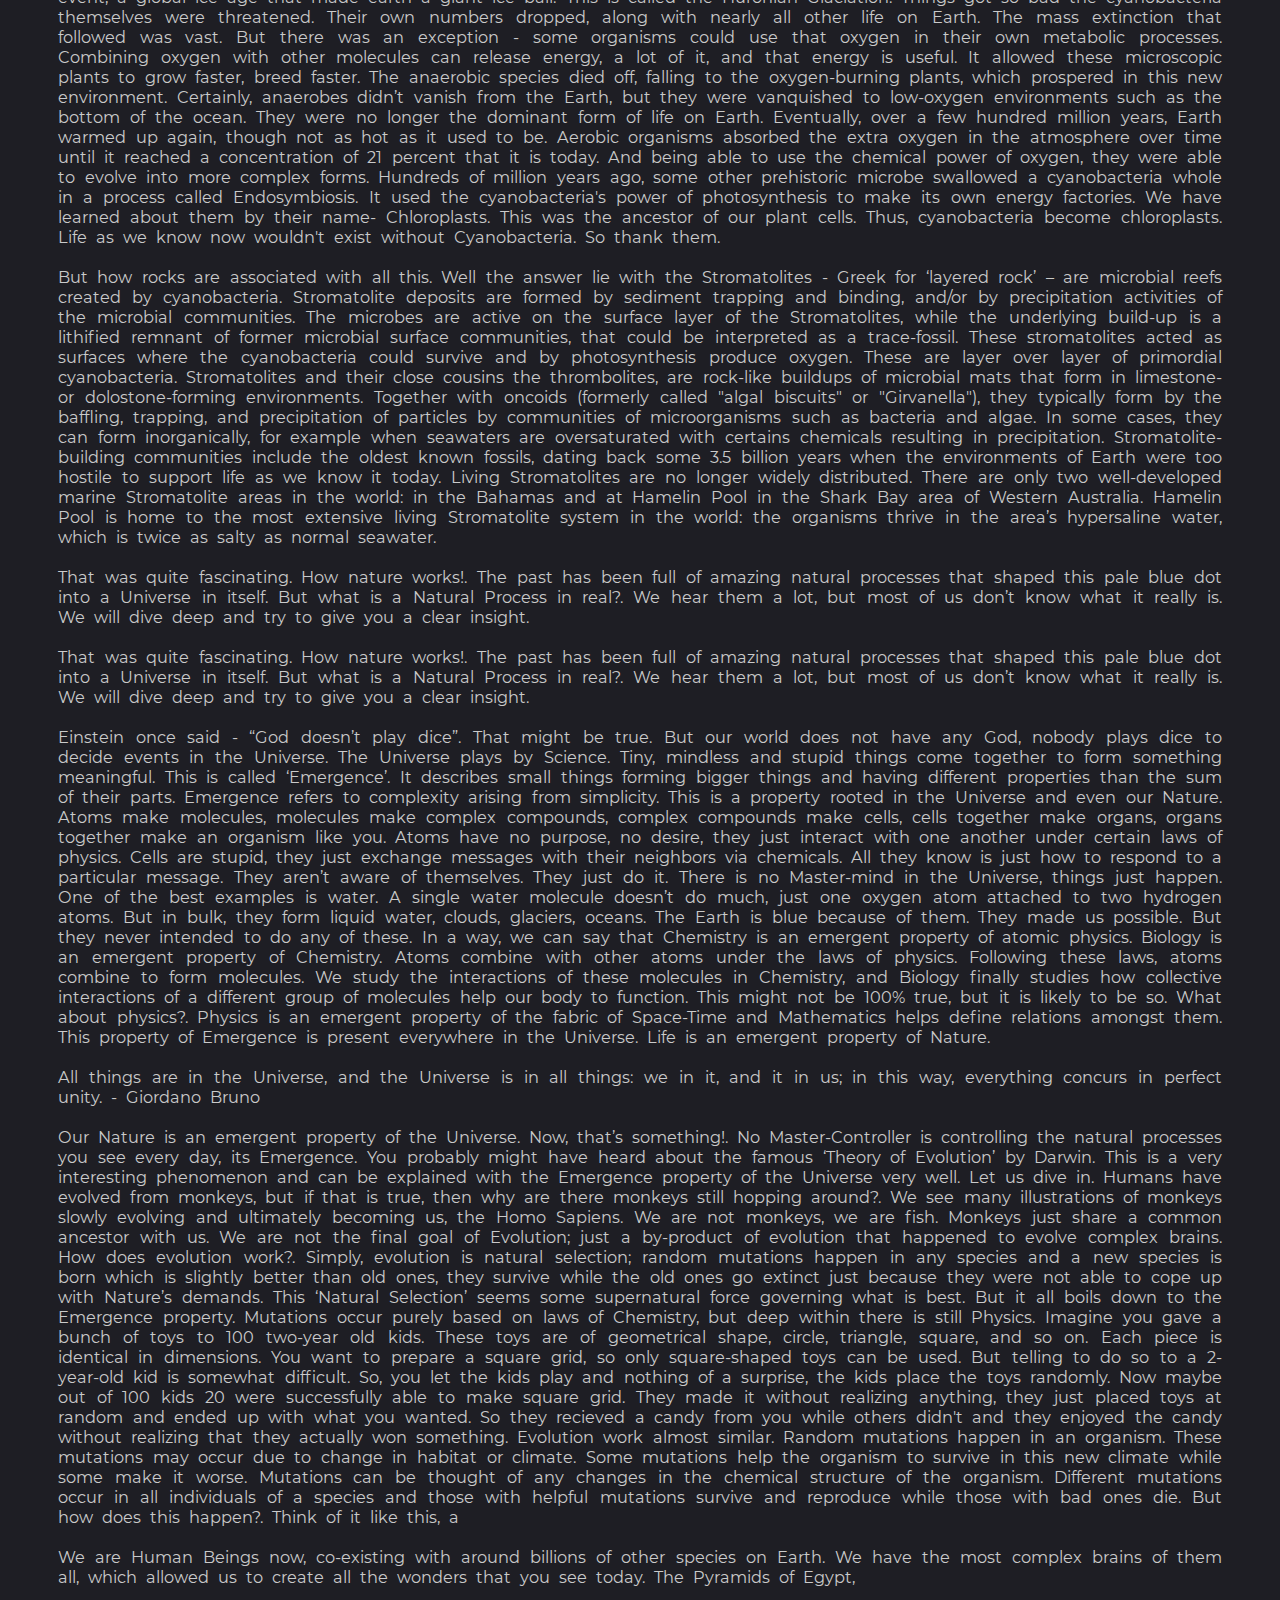
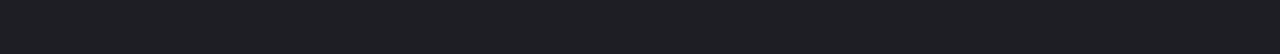
==== commit b2321f38: "Add files via upload" ====
--- a/earth.html
+++ b/earth.html
@@ -7,28 +7,28 @@
 <body>
 	<h1>Earth</h1>
 	<p>
-A pale blue dot. Yet an entire Universe in itself. It came into existence 9 billion years after the Big Bang, the birth of The Universe. We have lived here for a long time and have explored this blue dot to its most beauty and immenseness. We adore this blue dot because this blue dot is all we have got. We gaze at other dots in the night sky and mesmerize. Every dot being an entire Universe on its own. We call this blue dot - Our Home, Our Earth. As your life started as a single cell, earth started its life as a bare rock. It was very hot, thousands of degree Celcius. But how did earth form?. Simple, gravity. It formed from the stardust present around the Sun. To demonstrate this, take a card-board. Make a hole in the center to fit a pin tightly. Take multiple strings and attach their one end to the pin and another end to a magnet. Now rotate the board with sufficient speed keeping the pin as center and observe. Notice how the magnets move in circular motion around the pin. In the same way, the stardust also moved around the Sun. Slowly and gradually, two magnets collide and get attched to each other due to electromagnetism. In the same way, rocks in the stardust collided and fused under gravity. After sometime, all the magnets attach and form a single magnet. In similar manner, all rocks collided and formed a single big rock, Earth. Other planets were formed in similar manner. Somewhere around that time, a Mars-sized body called Theia collided with Earth, scattering some of earth's mass into a orbit around earth. This debris fused in a similar manner forming another body, a natural satellite of Earth - The Moon. We all know that Earth is a planet. But what is a planet?. This seemingly simple question doesn't have a simple answer. The most recent definition of a planet was adopted by the International Astronomical Union in 2006. It says a planet must do three things. First, it must orbit a star. Second, it must be big enough to have enough gravity to force it into a spherical shape. Third, it must be big enough that its gravity cleared away any other objects of similar size near its orbit around the Sun. Let us break this down one by one. The first condition is obvious and a consequence of how planets form. The second condition is more of a mathematics-based concept. Given all possible 3D-shapes, a sphere is the one with least surface area. The third one comes from a simple observation. You have seen many illustrations of the Solar System. Have you noticed what all planets share in common?. There is nothing else on the orbit of a planet than the planet itself(the moons it carries are a part of it). In a way, the body should be big enough that its gravity either kicked off or swallowed any other body in its orbit. This is the reason why Pluto is not considered a planet. It satisfies the first two conditions, it orbit the Sun and it has spherical shape like other planets do. However its orbit is inhabited by members of the Kuiper Belt and Pluto's gravity isn't enough to kick them off its orbit. So Pluto is considered as a member of the Kuiper Belt. Kuiper Belt is just like the Asteroid Belt, populated by rocks of all sort. That was pretty much what planet are. But wait, we are missing something. Earth formed around 4.54 billion years ago, approximately one-third the age of the universe, by accretion from the solar nebula. Planets are formed much like how stars are formed. Hot, dense matter clumps together to form luminous celestial bodies known as Stars. Smaller clumps of matter around these stars form planets. Then why don't planets burn as stars do?. That is because for a celestial body to become a star, it must be at least 80 times more massive than Jupiter ( 1.9x10^27 kg ) to carry out Thermonuclear reactions. That is only 8 percent of our Sun's mass, but it is enough. So planets are 'Failed Stars'. Earth was formed 4.5 billion years ago and humans have existed for only 2 million years. Which means we are missing more than 4 billion years of earth!. Let us cover up. 
+A pale blue dot. Yet an entire Universe in itself. It came into existence 9 billion years after the Big Bang, the birth of The Universe. We have lived here for a long time and have explored this blue dot to its most beauty and immenseness. We adore this blue dot because this blue dot is all we have got. We gaze at other dots in the night sky and mesmerize. Every dot being an entire Universe on its own. We call this blue dot - Our Home, Our Earth. As your life started as a single cell, earth started its life as a bare rock. It was very hot, thousands of degree Celcius. But how did earth form?. Simple, gravity. It formed from the stardust present around the Sun. To demonstrate this, take a card-board. Make a hole in the center to fit a pin tightly. Take multiple strings and attach their one end to the pin and another end to a magnet. Now rotate the board with sufficient speed keeping the pin as center and observe. Notice how the magnets move in circular motion around the pin. In the same way, the stardust also moved around the Sun in orbits. Slowly and gradually, two magnets collide and get attached to each other due to electromagnetism. In the same way, rocks in the stardust collided and fused under gravity. After sometime, all the magnets attach and form a single magnet. In similar manner, all rocks collided and formed a single big rock, Earth. Other planets were formed in similar manner. Somewhere around that time, a Mars-sized body called Theia collided with Earth, scattering some of earth's mass into a orbit around earth. This debris fused in a similar manner forming another body, a natural satellite of Earth - The Moon. We all know that Earth is a planet. But what is a planet?. This seemingly simple question doesn't have a simple answer. The most recent definition of a planet was adopted by the International Astronomical Union in 2006. It says a planet must do three things. First, it must orbit a star. Second, it must be big enough to have enough gravity to force it into a spherical shape. Third, it must be big enough that its gravity cleared away any other objects of similar size near its orbit around the Sun. Let us break this down one by one. The first condition is obvious and a consequence of how planets form. The second condition is more of a mathematics-based concept. Given all possible 3D-shapes, a sphere is the one with least surface area. The third one comes from a simple observation. You have seen many illustrations of the Solar System. Have you noticed what all planets share in common?. There is nothing else on the orbit of a planet than the planet itself (the moons it carries are a part of it). In a way, the body should be big enough that its gravity either kicked off or swallowed any other body in its orbit. This is the reason why Pluto is not considered a planet. It satisfies the first two conditions, it orbit the Sun and it has spherical shape like other planets do. However its orbit is inhabited by members of the Kuiper Belt and Pluto's gravity isn't enough to kick them off its orbit. Rather Pluto is considered as a member of the Kuiper Belt. Kuiper Belt is just like the Asteroid Belt, populated by rocks of all sort, located outside Neptune. That was pretty much what planet are. But wait, we are missing something. Earth formed around 4.54 billion years ago, approximately one-third the age of the universe, by accretion from the solar nebula. Planets are formed much like how stars are formed. Hot, dense matter clumps together to form luminous celestial bodies known as Stars. Smaller clumps of matter around these stars form planets. Then why don't planets burn as stars do?. That is because for a celestial body to become a star, it must be at least 80 times more massive than Jupiter ( 1.9x10^27 kg ) to carry out Thermonuclear reactions. That is only 8 percent of our Sun's mass, but it is enough. So planets are 'Failed Stars'. Earth was formed 4.5 billion years ago and humans have existed for only 2 million years. Which means we are missing more than 4 billion years of earth!. Let us cover up. 
 <br>
 <br>
-This is how our Earth was formed. It was a hot giant rock at the start. The History of Earth is a combination of both Physics and Chemistry, but largely Chemistry. Volcanic outgassing probably created the primordial atmosphere and then the ocean, but the early atmosphere contained almost no oxygen. All the oxygen was trapped in water molecules in oceans. The galaxies hadn't cooled down that much, space was filled with tiny rocks, which constantly bombarded with Earth. This kept the temperature of Earth hot. Somewhere around that time, a Mars-sized object named Theia bombarded with Earth. This caused large amounts of debris from Earth to scatter into orbit. This debris clumped together to form a celestial body, we know today as - The Moon. Earth now had its own satellite. If Theia had been slighter more massive, it would have scattered the entire Earth into pieces. This might be how other planets got their natural satellites a.k.a. moons. Over time, the Earth cooled, causing the formation of a solid crust and allowing liquid water on the surface. The liquid water on Earth is a consequence of its position from the Sun. It lies in a special region called 'The Goldilock Zone' or 'The Habitable Zone', this is a region where temperatures are neither too hot nor too cold, just right enough to allow water to liquify.
+As we talking about earth's history, let us understand one thing - Rocks. That makes sense, earth is a rock. To understand Earth we first need to understand rocks. What is a rock?. By definition, a rock is any naturally occuring solid mass or aggregate of minerals or mineraloid matter. Simply said, rock is bunch of minerals pilled up together. So what are minerals?. A mineral is composition of basic elements like iron, calcium, magnesium, etc. For example, Iron(Fe), Ni(Nickel), and Si(Silicon) combine to form a mineral known as Mackinawite. Yet the properties of minerals differ a lot from that of their ingredients. Rocks seem very simple and lifeless, yet they tell great tales about our world. The infant earth was a hot playground. Space wasn't silent yet, there were a lot of rocks floating around and a few gave a visit to earth. This was the Heavy Bombardment Period. The temperature of earth remained at high levels, thanks to these new guests. Some researchers estimate that these outisiders gifted us around 250 minerals as a jump start. Today, more than 5000 minerals are known to exist. The earth was black at start, with heavy elements colliding and binding together. Dense material sank to the center, while the lighter material created the crust. The planet's magnetic field probably formed around this time. Though the real reason of the magnetic field is still a topic of debate amongst scientists. As these rocks fused together under gravity, their temperatures increased and they began to melt. This is when the three layers of earth - The Crust, The Mantle and The Core began to form. The core was the most dense as it was crushed by all rocks above it, making it red hot. A bit cooler was a layer above it, the mantle. The flow of the mantle beneath the crust causes plate tectonics, the movement of the large plates of rock on the surface of the Earth. Collisions and friction gave rise to mountains and volcanoes, which began to spew gases into the atmosphere and gravity captured some of the gases that made up the planet's early atmosphere. Collisions from the outsiders likely deposited much of the Earth's water on its surface. Because the planet is in the Goldilocks zone(or The Habitable Zone), the region where liquid water neither freezes nor evaporates but can remain as a liquid, the water remained at the surface, which many scientists think plays a key role in the development of life. This is called the Core Accretion Model, which describes how rocky planets like earth form. According to NASA, core accretion suggests that small, rocky worlds should be very common . But there are other forms of planets called - The Gas Giants like Jupiter, and Saturn.  These are mostly gas with a relatively smaller cores. Their formation is explained by an another model - The Disk Instability Model. According to this model, clumps of dust and gas are bound together early in the life of the solar system. Over time, these clumps slowly compact into a giant planet. 
 <br>
 <br>
-The Hadean eon represents the time before a reliable (fossil) record of life; it began with the formation of the planet and ended 4.0 billion years ago. The following Archean and Proterozoic eons produced the beginnings of life on Earth and its earliest evolution. The succeeding eon is the Phanerozoic, divided into three eras: the Palaeozoic, an era of arthropods, fishes, and the first life on land; the Mesozoic, which spanned the rise, reign, and climactic extinction of the non-avian dinosaurs; and the Cenozoic, which saw the rise of mammals. Recognizable humans emerged at most 2 million years ago, a vanishingly small period on the geological scale. 
+Okay, back to rocks. All this gave earth few rocks to play around. The stage has been set up now, Crust is ready, we have a hot core, volcanoes, and most importantly - rocks. Let us begin the show. The insides of earth were tremendously hot. They were spewed out and intoduced to surface by the volcanoes. Here they cooled as temperatures were lower than insides. They cooled and formed the first rock - Basalt. Around 90% of volcanic rocks on earth is Basalt which makes them the likely candidate. Basalt lava has a low viscosity(flows easily), due to its low silica content, resulting in rapid lava flows that can spread over great areas before cooling and solidification. This caused vast deposits in some regions making what know now as - Land. Rocks are made of minerals. So, of what minerals is Basalt made of?. Basalt is rich in Iron and Magnesium. Before moving ahead, let us answer one question - Why are minerals so important?. Minerals are building blocks of modern civilization. From hammering-nails to rockets, nothing is possible without minerals. Iron mineral is used in the manufacturing steel, water faucets, microwaves and televisions. The mineral aluminum is commonly used in the construction and computer industries, and in the manufacturing of cars and airplanes, and also as thin foils to keep your food warm. Copper is valuable for its use in the manufacturing of industrial equipment and is also used throughout the transportation industry. Throughout history, copper has been used in the making of coins for currency. Technology would not be what it is today without the use of the mineral silica. Perhaps its most well-known use is in the making of computer chips. Silica is used in electronic devices such as cameras, cell phones, clocks, GPS and all types of computers. Silica also is used in the making of pharmaceuticals, cosmetics and food products. Minerals are everywhere which makes them an essential component in the Origin of Life. Life and rocks have co-evolved through ages. There is as much diversity in rocks as there in life. The most obvious reasons are - Fossils. Remains of organic life embedded in rocks. How is this true?. Well, picture this. We all agree that earth is a giant rock on which you, a living creature lives, evolves and prospers. Earth provides you with all the resources you need. In turn you also have an impact on earth in both good and bad ways. Earth has changed since the coming of humans. Same is the case with normal rocks, actually rocks aren't normal. Zoom into them and you see all sorts of beautiful and colorful patterns you probably never expected to see. (Give some examples). These landscapes provide a playground for life to evolve and grow. Slice these rocks and they can unveil the mysterious origin of life. So how did life originate?. Let us uncover the mystery. But before that let us see what geologist have for us. They have divided the history of earth in different eons. The Hadean eon represents the time before a reliable (fossil) record of life; it began with the formation of the planet and ended 4.0 billion years ago. The following Archean and Proterozoic eons produced the beginnings of life on Earth and its earliest evolution. The succeeding eon is the Phanerozoic, divided into three eras: the Palaeozoic, an era of arthropods, fishes, and the first life on land; the Mesozoic, which spanned the rise, reign, and climactic extinction of the non-avian dinosaurs; and the Cenozoic, which saw the rise of mammals. Recognizable humans emerged at most 2 million years ago, a vanishingly small period on the geological scale. This helps us to seggregate the history of earth and understand things step by step. So, let us begin at the beginning. 
 <br>
 <br>
-There is a very famous theory often correlated with the origin of Life - Abiogenesis. This theory states that life arose from non-life. Definitely, life cannot simply pop into existence. Abiogenesis relates to a period between the Hadeon Eon and the Archean Eon, around 3.8 billion years ago. Life came into existence at this time. Abiogenesis suggests to us that life came into existence from a puddle of chemicals. It is the natural process by which life has arisen from non-living matter, such as simple organic compounds. While the details of this process are still unknown, the prevailing scientific hypothesis is that the transition from non-living to living entities was not a single event, but an evolutionary process of increasing complexity that involved molecular self-replication, self-assembly, autocatalysis, and the emergence of cell membranes. So, something happened and the simplest form of life was created. What happened?.
+There is a very famous theory often correlated with the origin of Life - Abiogenesis. This theory states that life arose from non-life. Definitely, life cannot simply pop into existence. Abiogenesis relates to a period between the Hadeon Eon and the Archean Eon, around 3.8 billion years ago. Life came into existence at this time. Abiogenesis suggests to us that life came into existence from a puddle of chemicals. It is the natural process by which life has arisen from non-living matter, such as simple organic compounds. While the details of this process are still unknown, the prevailing scientific hypothesis is that the transition from non-living to living entities was not a single event, but an evolutionary process of increasing complexity. So, something happened and the simplest form of life was created. What happened?. Elements and compounds essential for life include Hydrogen, Carbon Dioxide, Methane, Ammonia, Nitrogen, and Phosphates. For these elements to react and mingle with each other, they need a solvent, in this case, water. And in order to grow and reproduce, they need energy. Life forms are divided into two categories- The Autotrophs and The Heterotrophs. Autotrophs generate their own energy, like plants. Heterotrophs, consume autotrophs to get energy, like us. The first life forms wouldn't have had any other organisms to consume, so they must have been Autotrophs. They might have generated energy from the Sun or a chemical gradient. Before going further know one small fact - They most basic elements that are found common in all things that have life are the Amino Acids. The so called 'Building Blocks of Life'. Once we how they originated, we would have pretty much figured out the origin of life. That makes sense, each organ in your body works and is 'alive' only because of some chemicals mingling with each other. In 1950s a very famous experiment was conducted by biochemists Stanley Miller and Harold Urey which demonstrated that several organic compounds could be formed spontaneously by simulating the conditions of Earth's early atmosphere. The experiment was simple, in one flask they had some gases which simulated the Earth's primordial atmosphere and in another they had water simulating the 'puddle'. After adding a spark of electricity which simulated source of energy(or something that initiated the reactions), they ran the experiment. And the results were astonsishing, some organic compunds including amino acids formed in the water. This experiment went so viral that newspaper had them published as 'Life Made In Laboratory'. This explains a lot but there is one puzzling question yet to be answered. The spark of electricity simulates sunlight, but notice one thing. There was no ozone layer around that time, so all sunlight was UV. That might not be favorable for life. So is this experiment a failure?. No, we just need to change our location. There is more suitable place that researchers found - Underwater. That makes sense, earth is two-thirds water and there is lot diversity in aquatic life than in terrestial life. The first life probably would have been aquatic. The tiniest and the largest species are both aquatic. The answer lies in the Hydrothermal Vents on the ocean floors. A hydrothermal vent is a fissure in Earth's crust, where seawater seeps into magma chambers and is ejected back out at high temperatures, along with a rich slurry of minerals and chemical compounds like Iron, Calcium, and Silicon. Energy is particularly concentrated in the steep chemical gradients of hydrothermal vents. When geologists researched this hydrothermal vents they found out that they provide just the right conditions for life to start. We have our solvent - water, source of energy from the vents and also some rich deposits of minerals. All this brings us to the first living organism - LUCA(Last Universal Common Ancestor). LUCA is ancestor to us all but it is not the first organism. But all life that we see today are derived from LUCA. We don't know how LUCA looked like, there are no LUCA fossils or any modern-day LUCA still around. Instead, scientists identified genes that are commonly found in species across all three domains of life that exist today - Archae, Bacteria, and Eukarya. Since these genes are shared across all these domains, they must share a common ancestor - LUCA. These shared genes tell us that LUCA lived in a hot, oxygen-free place and harvested energy from a chemical gradient, like the ones at hydrothermal vents. But wait how can oceans be 'oxygen-free'?. Note that at early stages of earth, iron was widespread in water bodies. Free oxygen wasn't available yet. There are two kinds of hydrothermal vents, black smokers and white smokers. Black smokers are heated to hundreds of degrees Celsius and release sulphur, iron, copper and other metals essential for life. Black smokers were too hot for LUCA. So, our likely candidates are White Smokers. A field of hydrothermal vents across the Mid-Atlantic Ridge called 'The Lost City' has become the most favored candidate for LUCA. The seawater expelled here is highly alkaline and lacks carbon dioxide, but is rich in Methane and offers more hospitable conditions. Adjacent black smokers may have contributed carbon dioxide that helped life to evolve in the Lost City, giving it all the essential components to support the first organisms that expanded into the incredible diversity of life we see today. 
 <br>
 <br>
-Elements and compounds essential for life include Hydrogen, Carbon Dioxide, Methane, Ammonia, Nitrogen, and Phosphates. For these elements to react and mingle with each other, they need a solvent, in this case, water. And in order to grow and reproduce, they need energy. Life forms are divided into two categories- The Autotrophs and The Heterotrophs. Autotrophs generate their own energy, like plants. Heterotrophs, consume autotrophs to get energy, like us. The first life forms wouldn't have had any other organisms to consume, so they must have been Autotrophs. They might have generated energy from the Sun or a chemical gradient. So which locations on Earth met these criteria?. Places on land or those close to the surface of oceans had the advantage of access to the sunlight. But by the time life began, the UV radiation on Earth's surface was likely too harsh for life to survive there. One set offers protection from this radiation and an alternative energy source - the Hydrothermal Vents that are present across the ocean floors. A hydrothermal vent is a fissure in Earth's crust, where seawater seeps into magma chambers and is ejected back out at high temperatures, along with a rich slurry of minerals and chemical compounds like Iron, Calcium, and Silicon. Energy is particularly concentrated in the steep chemical gradients of hydrothermal vents. There is additional evidence that points to hydrothermal vents, the Last Universal Common Ancestor of life, a.k.a. LUCA. LUCA wasn't the first life form, but it is as far as we can trace. Even so, we don't know what LUCA looked like. There are no LUCA fossils or any modern-day LUCA still around. Instead, scientists identified genes that are commonly found in species across all three domains of life that exist today - Archae, Bacteria, and Eukarya. 
+But this does not explain how complex life, such as humans, came into existence. That credit goes to an organism that almost destroyed all life on Earth in its early stages. It caused the first mass extinction in Earth's history and even paved the way for complex life. They are called Cyanobacteria(formerly known as blue-green algae), actually their ancestors. These were single-celled organisms with no organelle, not even nuclei. At that time, the atmosphere was devoid of oxygen. In the oceans, life manifested in the form of tiny Anaerobic organisms. Anaerobic organisms unlike us don't need oxygen to survive and thanks to basalt, oceans were rich in iron at that time. Amongst them were The Cyanobacteria. But somewhere around 2.5 to 3.5 billion years ago, some of them evolved a new ability - Photosynthesis. It allowed them to harness energy using sunlight and allowed them to convert carbon dioxide and water into oxygen and sugars. This gave them an evolutionary advantage over others, and they multiplied in millions. They released the oxygen produced as a by-product into the atmosphere. Soon, the atmosphere was filled with oxygen. Millions of years later, because of increasing number of cyanobacteria oxygen content exploded so much that it became one of the major parts of atmosphere. This was bad news for the anaerobic organisms. The oxygen combined with the iron in oceans to form rust which made oceans nearly inhabitable. Oxygen-rich air was toxic to them. About 2.5 billion years ago, there was a mass extinction of almost all life on Earth, which barely spared the cyanobacteria. Geologists call this the 'Great Oxygenation Event' or the 'Oxygen Catastrophe'. 
 <br>
 <br>
-Since these genes are shared across all these domains, they must share a common ancestor. These shared genes tell us that LUCA lived in a hot, oxygen-free place and harvested energy from a chemical gradient, like the ones at hydrothermal vents. There are two kinds of hydrothermal vents, black smokers and white smokers. Black smokers are heated to hundreds of degrees Celsius and release sulphur, iron, copper and other metals essential for life. Black smokers were too hot for LUCA. So, our likely candidates are White Smokers. A field of hydrothermal vents across the Mid-Atlantic Ridge called 'The Lost City' has become the most favored candidate for LUCA. The seawater expelled here is highly alkaline and lacks carbon dioxide, but is rich in Methane and offers more hospitable conditions. Adjacent black smokers may have contributed carbon dioxide that helped life to evolve in the Lost City, giving it all the essential components to support the first organisms that expanded into the incredible diversity of life we see today. 
+But there was worse to come. Up until this time, the atmosphere was devoid of the new member. But as oxygen abundances increased, some of it combined with methane to create carbon dioxide. Methane is a far more efficient greenhouse gas than CO2, and this methane was keeping the planet warm. As methane levels dropped, the Earth cooled. This triggered a massive glaciation event, a global ice age that made earth a giant ice ball. This is called the Huronian Glaciation. Things got so bad the cyanobacteria themselves were threatened. Their own numbers dropped, along with nearly all other life on Earth. The mass extinction that followed was vast. But there was an exception - some organisms could use that oxygen in their own metabolic processes. Combining oxygen with other molecules can release energy, a lot of it, and that energy is useful. It allowed these microscopic plants to grow faster, breed faster. The anaerobic species died off, falling to the oxygen-burning plants, which prospered in this new environment. Certainly, anaerobes didn’t vanish from the Earth, but they were vanquished to low-oxygen environments such as the bottom of the ocean. They were no longer the dominant form of life on Earth. Eventually, over a few hundred million years, Earth warmed up again, though not as hot as it used to be. Aerobic organisms absorbed the extra oxygen in the atmosphere over time until it reached a concentration of 21 percent that it is today. And being able to use the chemical power of oxygen, they were able to evolve into more complex forms. Hundreds of million years ago, some other prehistoric microbe swallowed a cyanobacteria whole in a process called Endosymbiosis. It used the cyanobacteria's power of photosynthesis to make its own energy factories. We have learned about them by their name- Chloroplasts. This was the ancestor of our plant cells. Thus, cyanobacteria become chloroplasts. Life as we know now wouldn't exist without Cyanobacteria. So thank them. 
 <br>
 <br>
-But this does not explain how complex life, such as humans, came into existence. That credit goes to an organism that almost destroyed all life on Earth in its early stages. It caused the first mass extinction in Earth's history and even paved the way for complex life. They are called Cyanobacteria, actually their ancestors. These are single-celled organisms with no organelle, not even nuclei. At that time, the atmosphere was devoid of oxygen. In the oceans, life manifested in the form of tiny Anaerobic organisms. Anaerobic organisms unlike us don't need oxygen to survive. Amongst them were The Cyanobacteria. But somewhere around 2.5 to 3.5 billion years ago, some of them evolved a new ability - Photosynthesis. It allowed them to harness energy using sunlight and allowed them to convert carbon dioxide and water into oxygen and sugars. This gave them an evolutionary advantage over others, and they multiplied in millions. They released the oxygen produced as a by-product into the atmosphere. Soon, the atmosphere was filled with oxygen. Millions of years later, the oxygen gas cloud expanded so much that it started building up in the atmosphere. This was bad news for the anaerobic organisms. Oxygen-rich air was toxic to them. About 2.5 billion years ago, there was a mass extinction of almost all life on Earth, which barely spared the cyanobacteria. Geologists call this the 'Great Oxygenation Event' or the 'Oxygen Catastrophe'. 
+But how rocks are associated with all this. Well the answer lie with the Stromatolites - Greek for ‘layered rock’ – are microbial reefs created by cyanobacteria. Stromatolite deposits are formed by sediment trapping and binding, and/or by precipitation activities of the microbial communities. The microbes are active on the surface layer of the Stromatolites, while the underlying build-up is a lithified remnant of former microbial surface communities, that could be interpreted as a trace-fossil. These stromatolites acted as surfaces where the cyanobacteria could survive and by photosynthesis produce oxygen. These are layer over layer of primordial cyanobacteria. Stromatolites and their close cousins the thrombolites, are rock-like buildups of microbial mats that form in limestone- or dolostone-forming environments. Together with oncoids (formerly called "algal biscuits" or "Girvanella"), they typically form by the baffling, trapping, and precipitation of particles by communities of microorganisms such as bacteria and algae. In some cases, they can form inorganically, for example when seawaters are oversaturated with certains chemicals resulting in precipitation. Stromatolite-building communities include the oldest known fossils, dating back some 3.5 billion years when the environments of Earth were too hostile to support life as we know it today. Living Stromatolites are no longer widely distributed. There are only two well-developed marine Stromatolite areas in the world: in the Bahamas and at Hamelin Pool in the Shark Bay area of Western Australia. Hamelin Pool is home to the most extensive living Stromatolite system in the world: the organisms thrive in the area’s hypersaline water, which is twice as salty as normal seawater. 
 <br>
 <br>
-But there was worse to come. Up until this time, the atmosphere was devoid of the reactive molecule. But as oxygen abundances increased, some of it combined with methane to create carbon dioxide. Methane is a far more efficient greenhouse gas than CO2, and this methane was keeping the planet warm. As levels dropped, the Earth cooled. This triggered a massive glaciation event, a global ice age that locked the planet in its grip. This is called the Huronian Glaciation. Earth was a giant ice ball. Things got so bad the cyanobacteria themselves were threatened. Their own numbers dropped, along with nearly all other life on Earth. The mass extinction that followed was vast. But there was an exception: Some organisms could use that oxygen in their own metabolic processes. Combining oxygen with other molecules can release energy, a lot of it, and that energy is useful. It allowed these microscopic plants to grow faster, breed faster. The anaerobic species died off, falling to the oxygen-burning plants, which prospered in this new environment. Certainly, anaerobes didn’t vanish from the Earth, but they were vanquished to low-oxygen environments such as the bottom of the ocean. They were no longer the dominant form of life on Earth. Eventually, over a few hundred million years, Earth warmed up again, though not as hot. Aerobic organisms absorbed the extra oxygen in the atmosphere over time until it reached a concentration of 21 percent that it is today. And being able to use the chemical power of oxygen, they were able to evolve into more complex forms. Hundreds of million years ago, some other prehistoric microbe swallowed a cyanobacteria whole in a process called Endosymbiosis. It used the cyanobacteria's power of photosynthesis to make its own energy factories. We have learned about them by their name- Chloroplasts. This was the ancestor of our plant cells. Thus, cyanobacteria become chloroplasts. Life as we know now wouldn't exist without Cyanobacteria. So thank them. 
+That was quite fascinating. How nature works!. The past has been full of amazing natural processes that shaped this pale blue dot into a Universe in itself. But what is a Natural Process in real?. We hear them a lot, but most of us don’t know what it really is. We will dive deep and try to give you a clear insight.
 <br>
 <br>
 That was quite fascinating. How nature works!. The past has been full of amazing natural processes that shaped this pale blue dot into a Universe in itself. But what is a Natural Process in real?. We hear them a lot, but most of us don’t know what it really is. We will dive deep and try to give you a clear insight.
@@ -40,10 +40,7 @@
 All things are in the Universe, and the Universe is in all things: we in it, and it in us; in this way, everything concurs in perfect unity. - Giordano Bruno
 <br>
 <br>
-Our Nature is an emergent property of the Universe. Now, that’s something!. No Master-Controller is controlling the natural processes you see every day, its Emergence. You probably might have heard about the famous ‘Theory of Evolution’ by Darwin. This is a very interesting phenomenon and can be explained with our Emergence property of the Universe very well. Let us dive in. Humans have evolved from monkeys, but if that is true, then why are there monkeys still hopping around?. We see many illustrations of monkeys slowly evolving and ultimately becoming us, the Homo Sapiens. We are not monkeys, we are fish. Monkeys just share a common ancestor with us. We are not the final goal of Evolution; just a by-product of evolution that happened to evolve complex brains. How does evolution work?. Simply, evolution is natural selection; random mutations happen in any species and a new species is born which is slightly better than old ones, they survive while the old ones go extinct just because they were not able to cope up with Nature’s demands. This ‘Natural Selection’ seems some supernatural force governing what is best. But it all boils down to our Emergence property. Mutations occur purely based on laws of Chemistry, but deep within there is still Physics. 
-<br>
-<br>
-Imagine you gave a bunch of toys to a 2-year old kid. These toys are of geometrical shape, circle, triangle, square, and so on. Each piece is identical in dimensions. You want to prepare a square grid, so only square-shaped toys can be used. But telling to do so to a 2-year-old kid is somewhat difficult. So, you let the kid play and nothing of a surprise, the kid places the toys randomly. The kid here is very determined, every time it makes something and if it isn't a square grid that you want, you scatter it. But nonetheless, he or she keeps placing the toys over again. After many such making and scattering loops, the kid starts getting some idea of what you want. Whenever it picks up some non-square toy, it looks at your reaction and starts to realize that picking up only square toys makes you happy and that you won't scatter his play if he or she uses only square toys. So, next time, it uses only square toys to play and enjoys a delicious candy that you gave him or her after finishing the grid. Evolution work almost similar. Random mutations happen in an organism. These mutations may occur due to change in habitat or climate. Some mutations help the organism to survive in this new climate while some make it worse. Mutations can be thought of any changes in the chemical structure of the organism. Different mutations occur in all individuals of a species and those with helpful mutations survive and reproduce while those with bad ones die. But how does this happen?. Think of it like this, a species 
+Our Nature is an emergent property of the Universe. Now, that’s something!. No Master-Controller is controlling the natural processes you see every day, its Emergence. You probably might have heard about the famous ‘Theory of Evolution’ by Darwin. This is a very interesting phenomenon and can be explained with the Emergence property of the Universe very well. Let us dive in. Humans have evolved from monkeys, but if that is true, then why are there monkeys still hopping around?. We see many illustrations of monkeys slowly evolving and ultimately becoming us, the Homo Sapiens. We are not monkeys, we are fish. Monkeys just share a common ancestor with us. We are not the final goal of Evolution; just a by-product of evolution that happened to evolve complex brains. How does evolution work?. Simply, evolution is natural selection; random mutations happen in any species and a new species is born which is slightly better than old ones, they survive while the old ones go extinct just because they were not able to cope up with Nature’s demands. This ‘Natural Selection’ seems some supernatural force governing what is best. But it all boils down to the Emergence property. Mutations occur purely based on laws of Chemistry, but deep within there is still Physics. Imagine you gave a bunch of toys to 100 two-year old kids. These toys are of geometrical shape, circle, triangle, square, and so on. Each piece is identical in dimensions. You want to prepare a square grid, so only square-shaped toys can be used. But telling to do so to a 2-year-old kid is somewhat difficult. So, you let the kids play and nothing of a surprise, the kids place the toys randomly. Now maybe out of 100 kids 20 were successfully able to make square grid. They made it without realizing anything, they just placed toys at random and ended up with what you wanted. So they recieved a candy from you while others didn't and they enjoyed the candy without realizing that they actually won something. Evolution work almost similar. Random mutations happen in an organism. These mutations may occur due to change in habitat or climate. Some mutations help the organism to survive in this new climate while some make it worse. Mutations can be thought of any changes in the chemical structure of the organism. Different mutations occur in all individuals of a species and those with helpful mutations survive and reproduce while those with bad ones die. But how does this happen?. Think of it like this, a  
 <br>
 <br>
 We are Human Beings now, co-existing with around billions of other species on Earth. We have the most complex brains of them all, which allowed us to create all the wonders that you see today. The Pyramids of Egypt, 
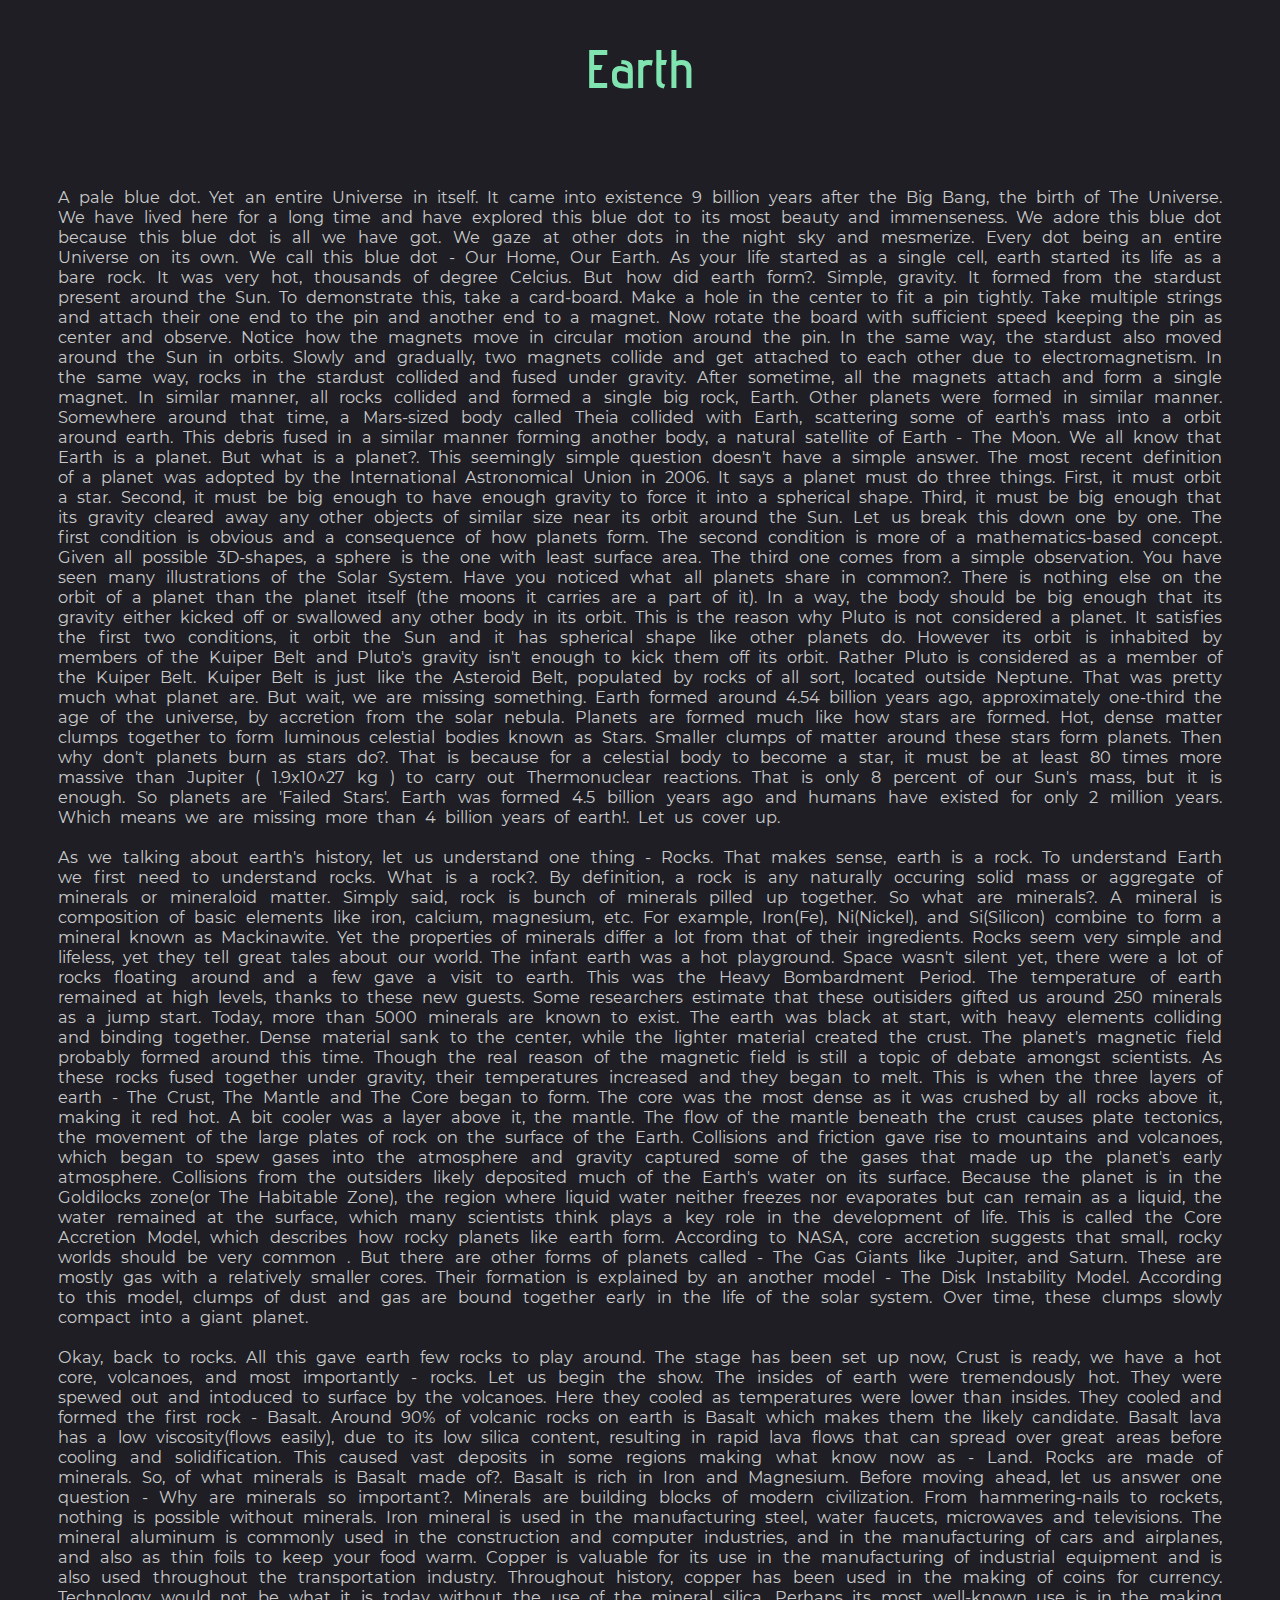
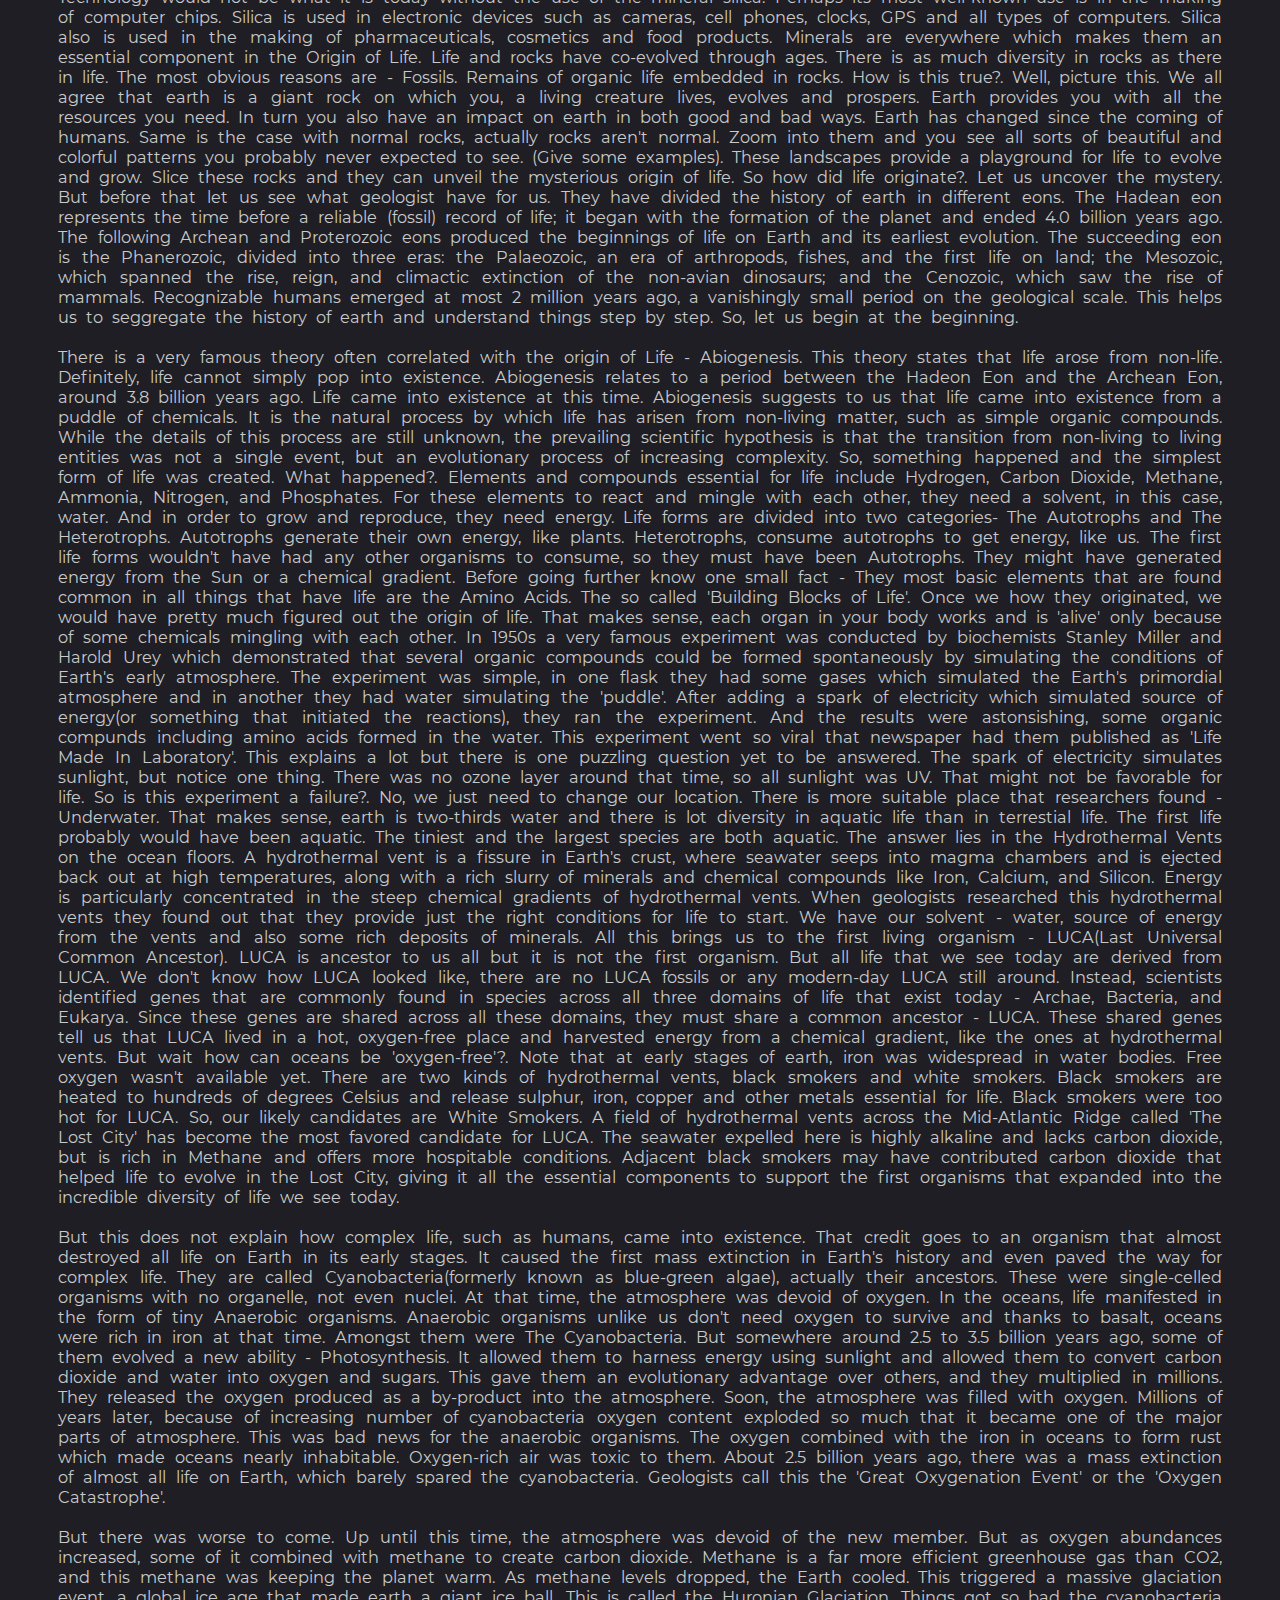
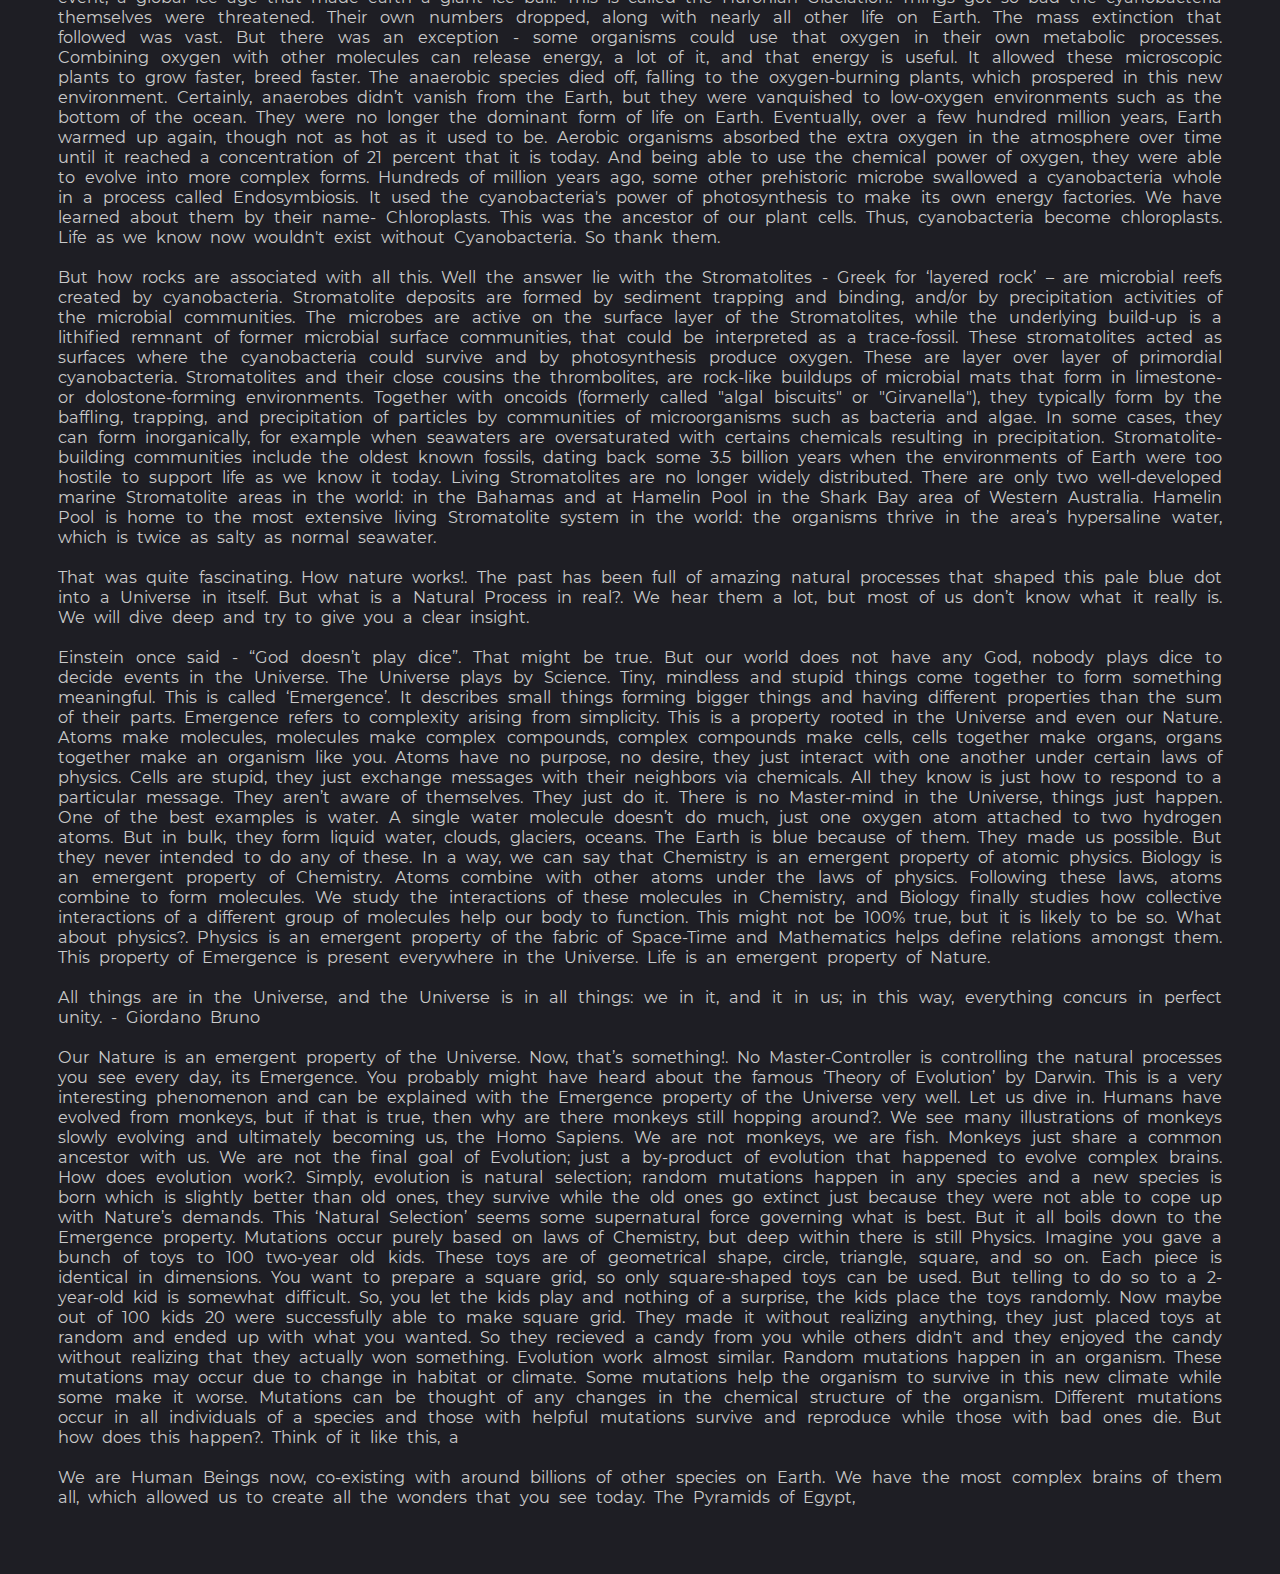
==== commit 9623c6bb: "Update earth.html" ====
--- a/earth.html
+++ b/earth.html
@@ -31,9 +31,6 @@
 That was quite fascinating. How nature works!. The past has been full of amazing natural processes that shaped this pale blue dot into a Universe in itself. But what is a Natural Process in real?. We hear them a lot, but most of us don’t know what it really is. We will dive deep and try to give you a clear insight.
 <br>
 <br>
-That was quite fascinating. How nature works!. The past has been full of amazing natural processes that shaped this pale blue dot into a Universe in itself. But what is a Natural Process in real?. We hear them a lot, but most of us don’t know what it really is. We will dive deep and try to give you a clear insight.
-<br>
-<br>
 Einstein once said - “God doesn’t play dice”. That might be true. But our world does not have any God, nobody plays dice to decide events in the Universe. The Universe plays by Science. Tiny, mindless and stupid things come together to form something meaningful. This is called ‘Emergence’. It describes small things forming bigger things and having different properties than the sum of their parts. Emergence refers to complexity arising from simplicity. This is a property rooted in the Universe and even our Nature. Atoms make molecules, molecules make complex compounds, complex compounds make cells, cells together make organs, organs together make an organism like you. Atoms have no purpose, no desire, they just interact with one another under certain laws of physics. Cells are stupid, they just exchange messages with their neighbors via chemicals. All they know is just how to respond to a particular message. They aren’t aware of themselves. They just do it. There is no Master-mind in the Universe, things just happen. One of the best examples is water. A single water molecule doesn’t do much, just one oxygen atom attached to two hydrogen atoms. But in bulk, they form liquid water, clouds, glaciers, oceans. The Earth is blue because of them. They made us possible. But they never intended to do any of these. In a way, we can say that Chemistry is an emergent property of atomic physics. Biology is an emergent property of Chemistry. Atoms combine with other atoms under the laws of physics. Following these laws, atoms combine to form molecules. We study the interactions of these molecules in Chemistry, and Biology finally studies how collective interactions of a different group of molecules help our body to function. This might not be 100% true, but it is likely to be so. What about physics?. Physics is an emergent property of the fabric of Space-Time and Mathematics helps define relations amongst them. This property of Emergence is present everywhere in the Universe. Life is an emergent property of Nature.
 <br>
 <br>
@@ -46,4 +43,4 @@
 We are Human Beings now, co-existing with around billions of other species on Earth. We have the most complex brains of them all, which allowed us to create all the wonders that you see today. The Pyramids of Egypt, 
 	</p>
 </body>
-</html>+</html>
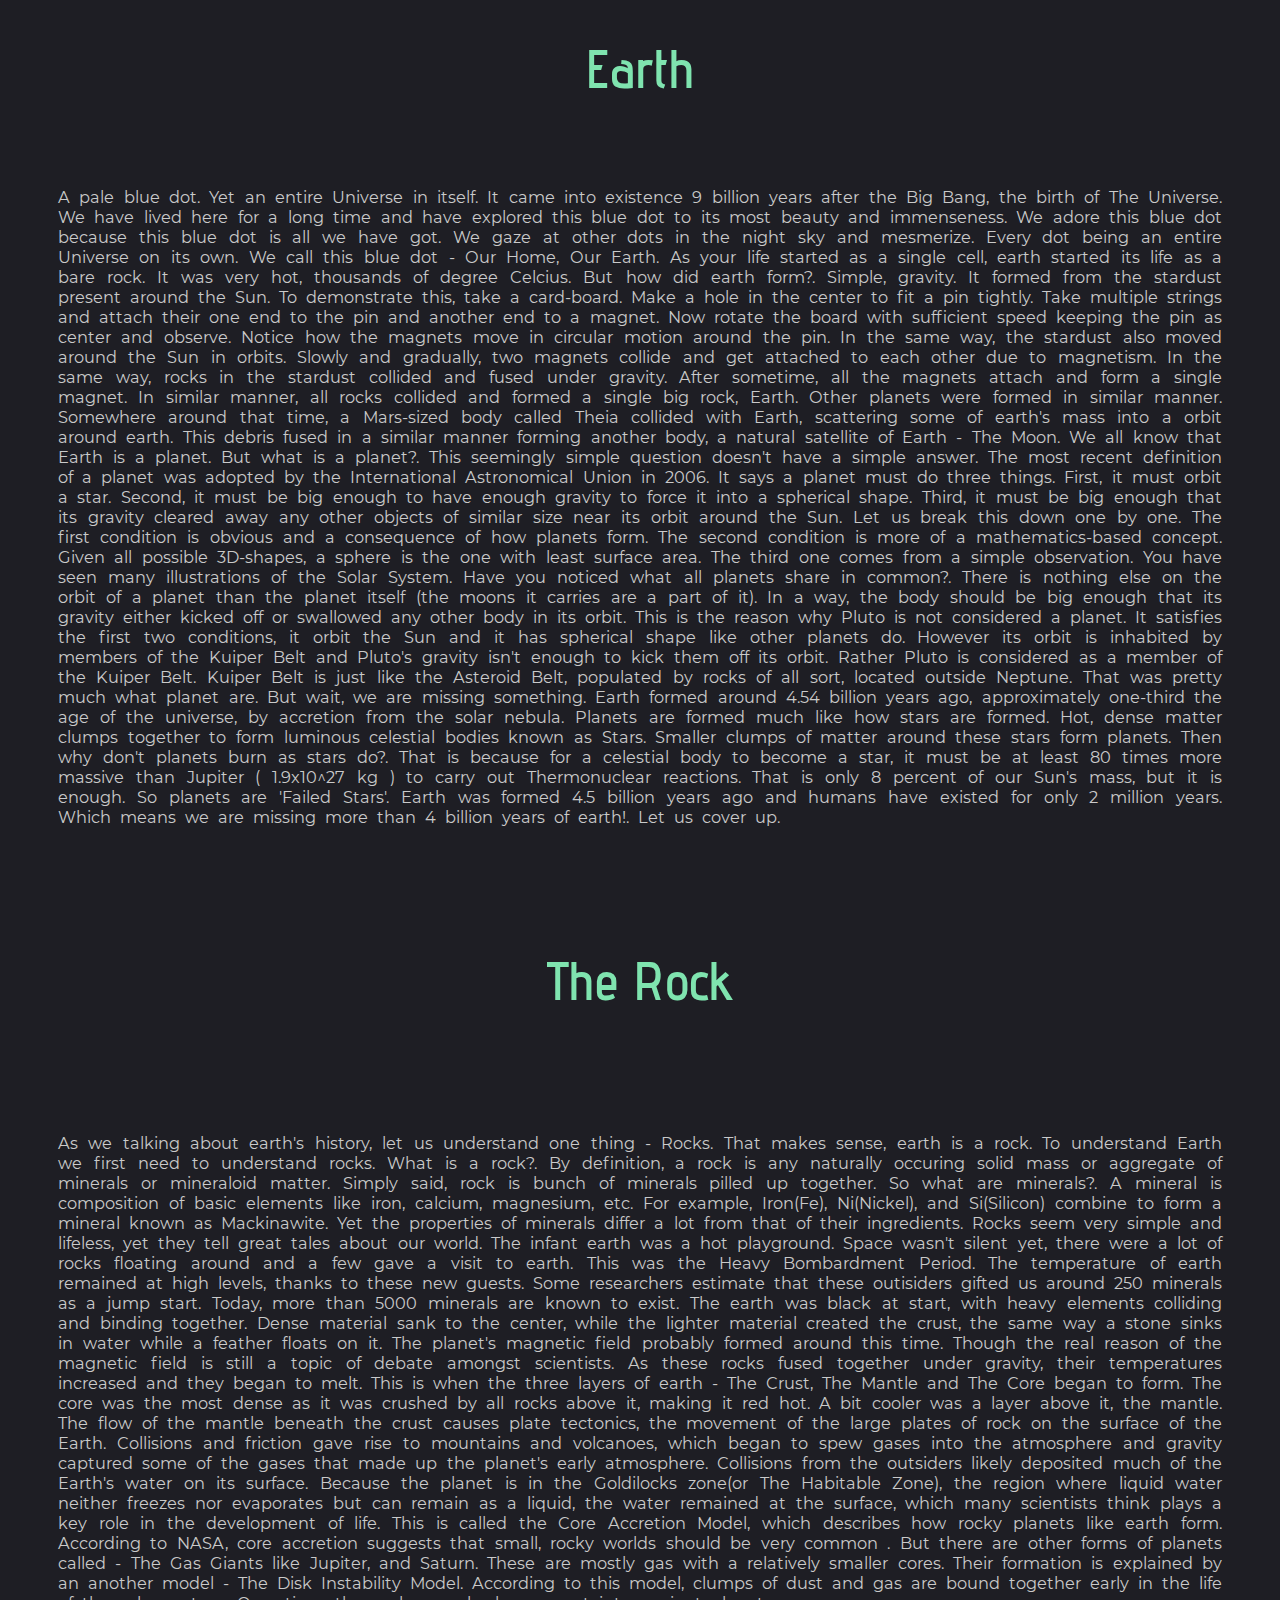
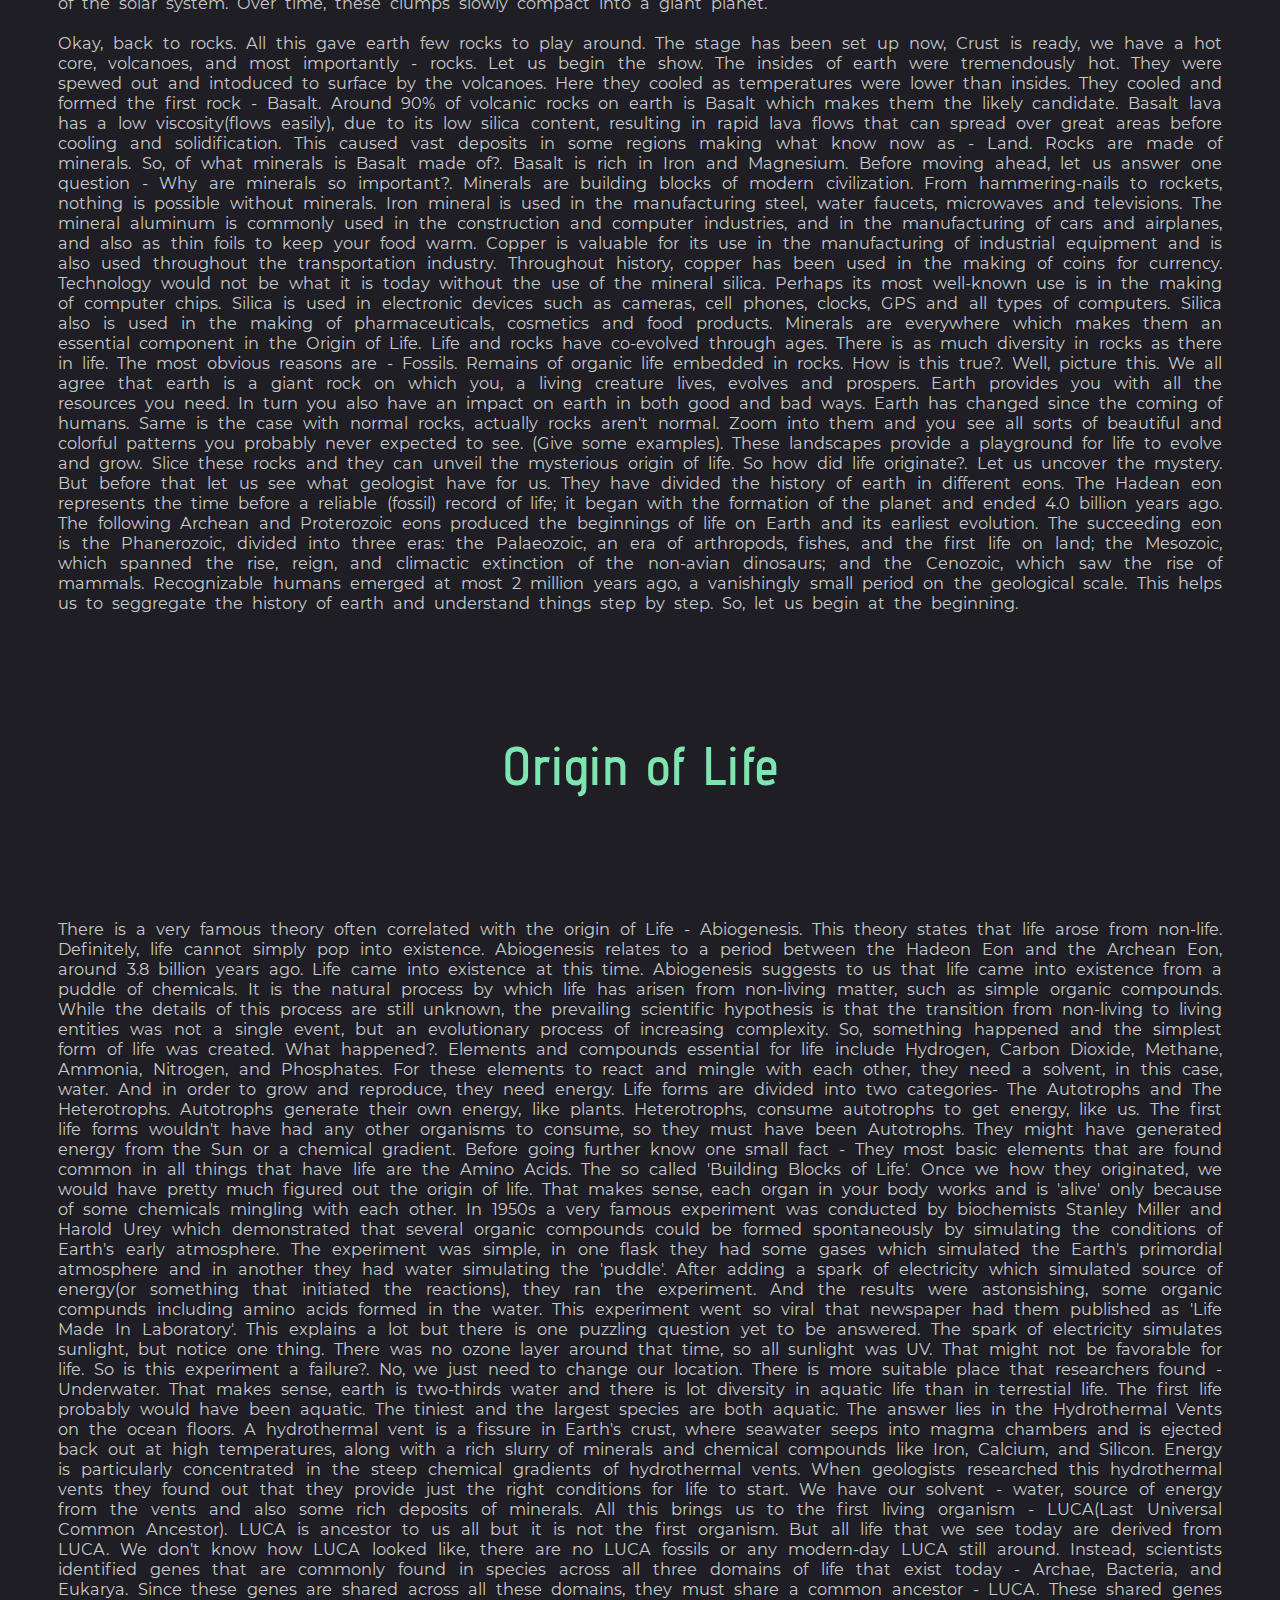
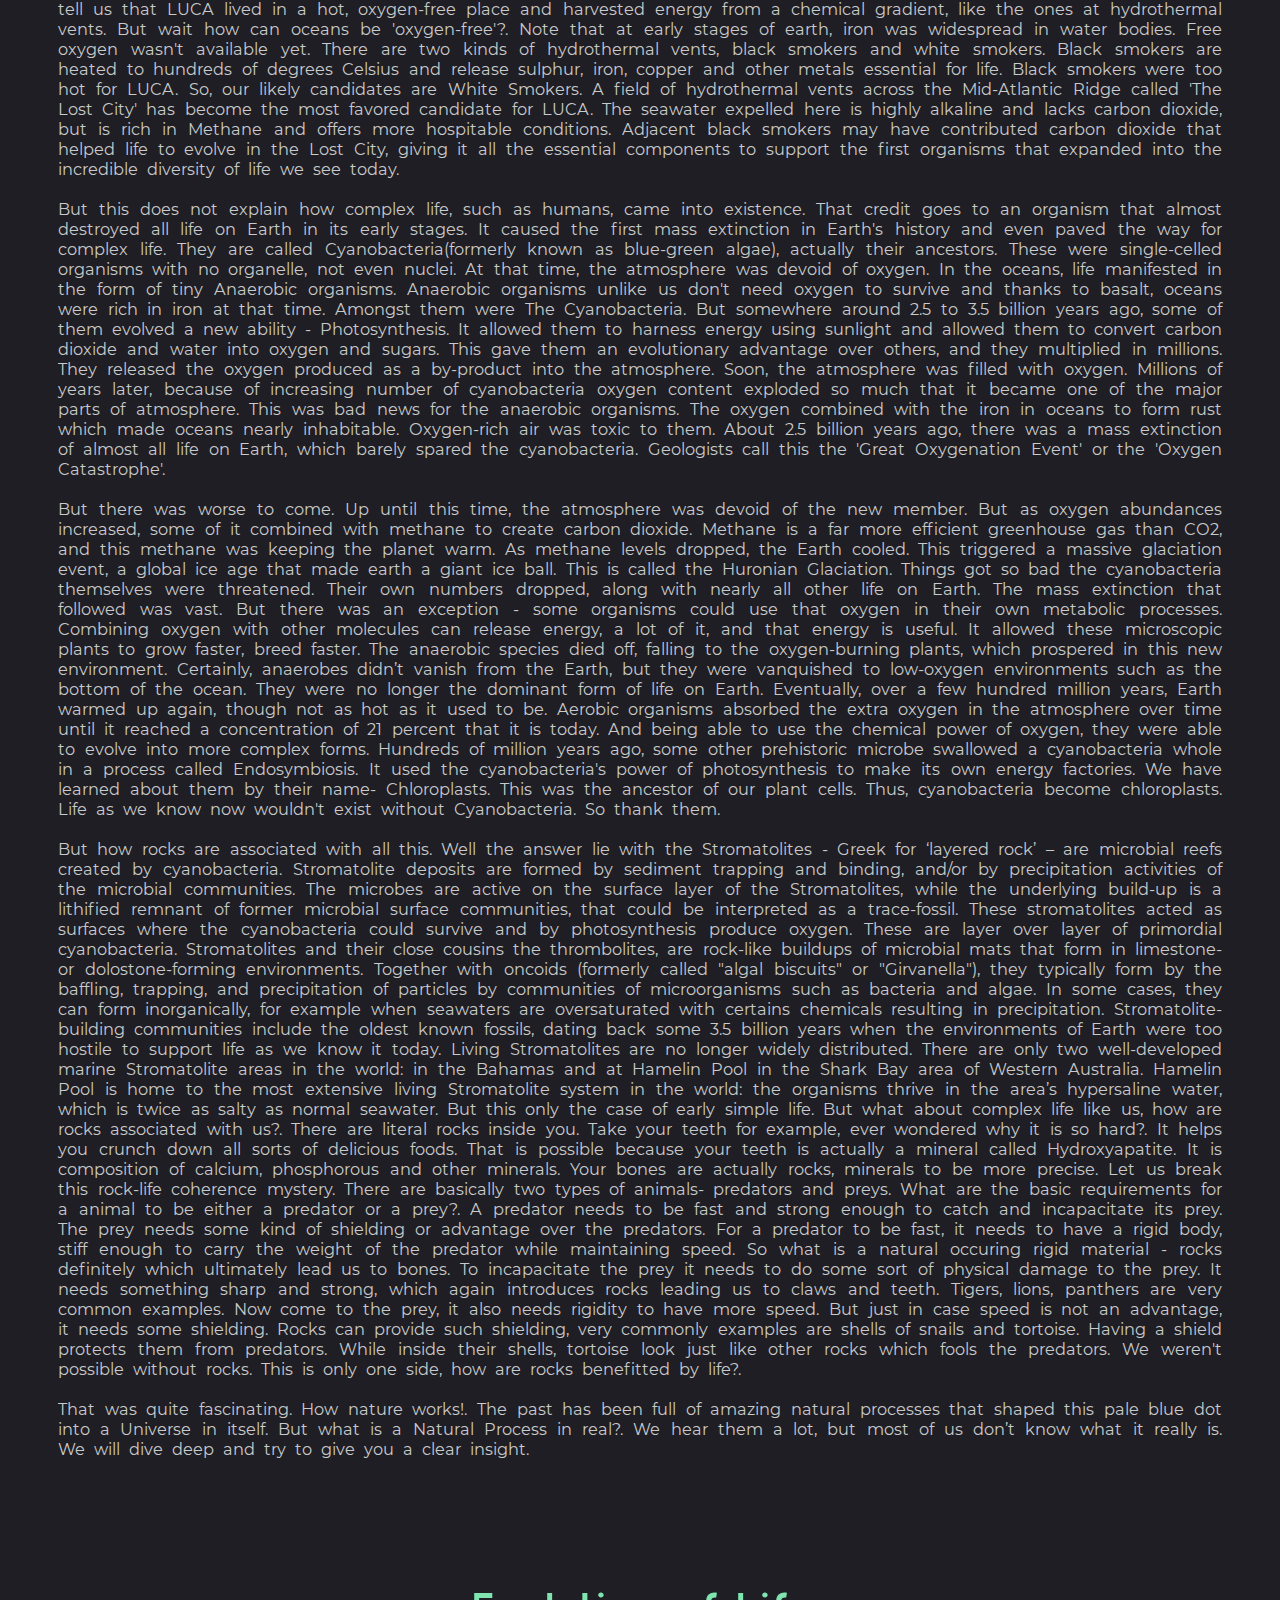
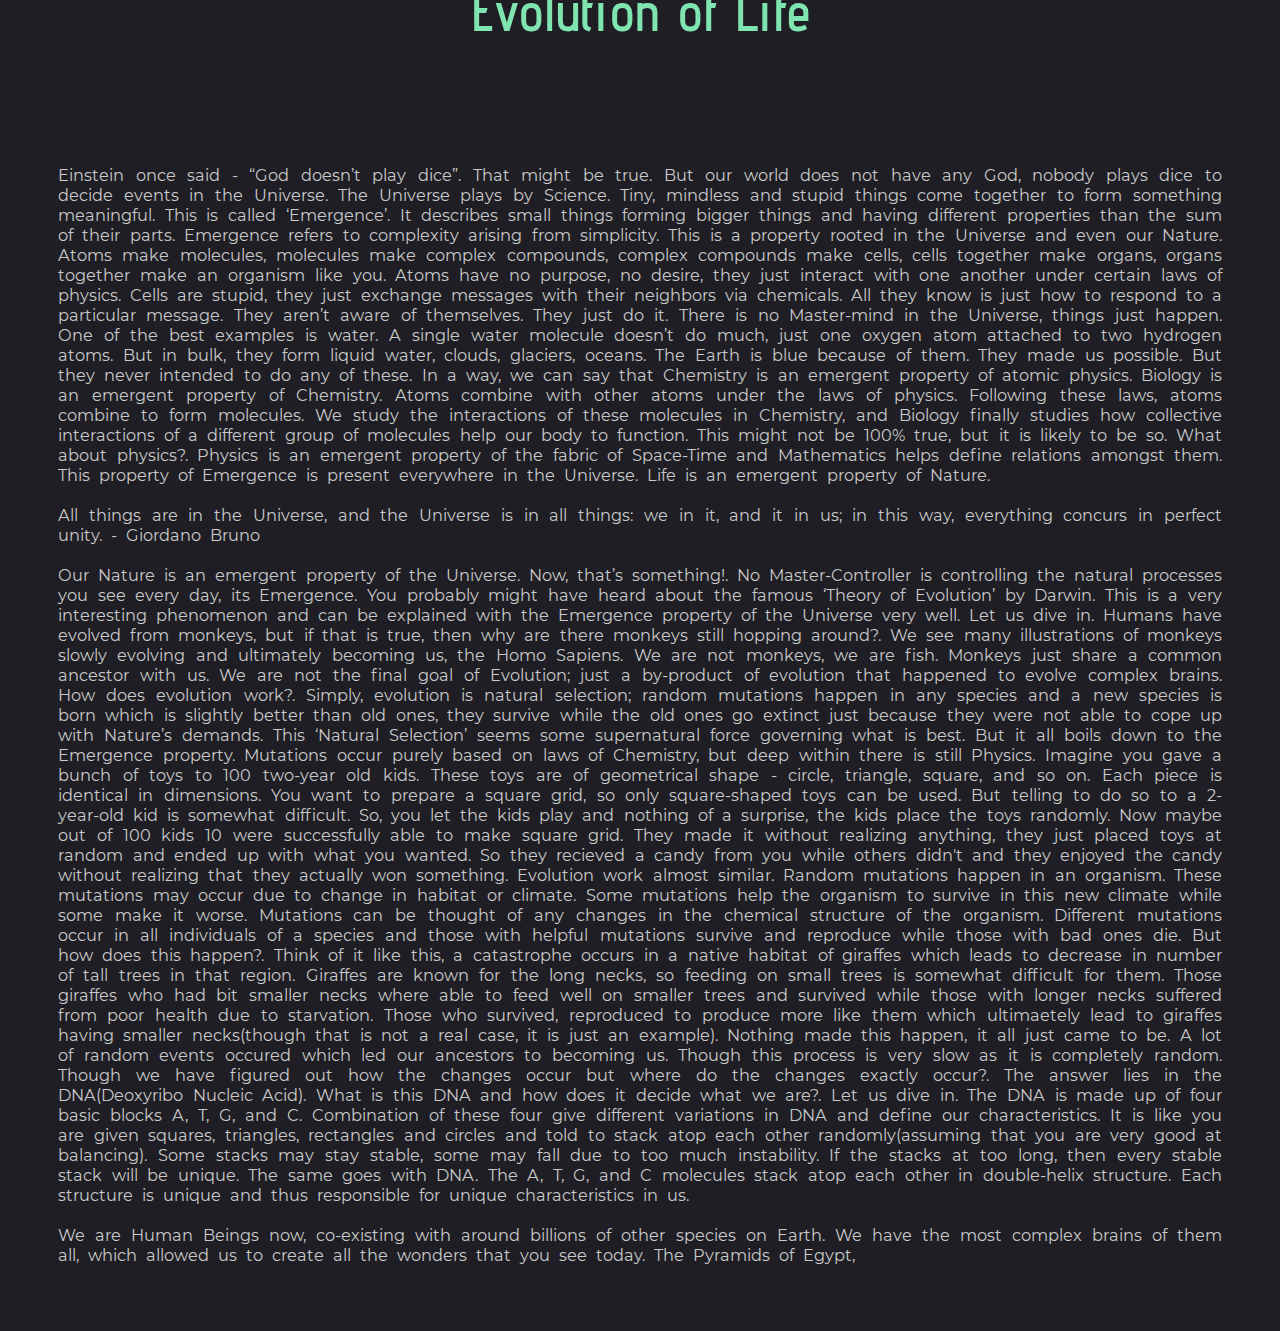
==== commit e7b13812: "Add files via upload" ====
--- a/earth.html
+++ b/earth.html
@@ -7,15 +7,21 @@
 <body>
 	<h1>Earth</h1>
 	<p>
-A pale blue dot. Yet an entire Universe in itself. It came into existence 9 billion years after the Big Bang, the birth of The Universe. We have lived here for a long time and have explored this blue dot to its most beauty and immenseness. We adore this blue dot because this blue dot is all we have got. We gaze at other dots in the night sky and mesmerize. Every dot being an entire Universe on its own. We call this blue dot - Our Home, Our Earth. As your life started as a single cell, earth started its life as a bare rock. It was very hot, thousands of degree Celcius. But how did earth form?. Simple, gravity. It formed from the stardust present around the Sun. To demonstrate this, take a card-board. Make a hole in the center to fit a pin tightly. Take multiple strings and attach their one end to the pin and another end to a magnet. Now rotate the board with sufficient speed keeping the pin as center and observe. Notice how the magnets move in circular motion around the pin. In the same way, the stardust also moved around the Sun in orbits. Slowly and gradually, two magnets collide and get attached to each other due to electromagnetism. In the same way, rocks in the stardust collided and fused under gravity. After sometime, all the magnets attach and form a single magnet. In similar manner, all rocks collided and formed a single big rock, Earth. Other planets were formed in similar manner. Somewhere around that time, a Mars-sized body called Theia collided with Earth, scattering some of earth's mass into a orbit around earth. This debris fused in a similar manner forming another body, a natural satellite of Earth - The Moon. We all know that Earth is a planet. But what is a planet?. This seemingly simple question doesn't have a simple answer. The most recent definition of a planet was adopted by the International Astronomical Union in 2006. It says a planet must do three things. First, it must orbit a star. Second, it must be big enough to have enough gravity to force it into a spherical shape. Third, it must be big enough that its gravity cleared away any other objects of similar size near its orbit around the Sun. Let us break this down one by one. The first condition is obvious and a consequence of how planets form. The second condition is more of a mathematics-based concept. Given all possible 3D-shapes, a sphere is the one with least surface area. The third one comes from a simple observation. You have seen many illustrations of the Solar System. Have you noticed what all planets share in common?. There is nothing else on the orbit of a planet than the planet itself (the moons it carries are a part of it). In a way, the body should be big enough that its gravity either kicked off or swallowed any other body in its orbit. This is the reason why Pluto is not considered a planet. It satisfies the first two conditions, it orbit the Sun and it has spherical shape like other planets do. However its orbit is inhabited by members of the Kuiper Belt and Pluto's gravity isn't enough to kick them off its orbit. Rather Pluto is considered as a member of the Kuiper Belt. Kuiper Belt is just like the Asteroid Belt, populated by rocks of all sort, located outside Neptune. That was pretty much what planet are. But wait, we are missing something. Earth formed around 4.54 billion years ago, approximately one-third the age of the universe, by accretion from the solar nebula. Planets are formed much like how stars are formed. Hot, dense matter clumps together to form luminous celestial bodies known as Stars. Smaller clumps of matter around these stars form planets. Then why don't planets burn as stars do?. That is because for a celestial body to become a star, it must be at least 80 times more massive than Jupiter ( 1.9x10^27 kg ) to carry out Thermonuclear reactions. That is only 8 percent of our Sun's mass, but it is enough. So planets are 'Failed Stars'. Earth was formed 4.5 billion years ago and humans have existed for only 2 million years. Which means we are missing more than 4 billion years of earth!. Let us cover up. 
+A pale blue dot. Yet an entire Universe in itself. It came into existence 9 billion years after the Big Bang, the birth of The Universe. We have lived here for a long time and have explored this blue dot to its most beauty and immenseness. We adore this blue dot because this blue dot is all we have got. We gaze at other dots in the night sky and mesmerize. Every dot being an entire Universe on its own. We call this blue dot - Our Home, Our Earth. As your life started as a single cell, earth started its life as a bare rock. It was very hot, thousands of degree Celcius. But how did earth form?. Simple, gravity. It formed from the stardust present around the Sun. To demonstrate this, take a card-board. Make a hole in the center to fit a pin tightly. Take multiple strings and attach their one end to the pin and another end to a magnet. Now rotate the board with sufficient speed keeping the pin as center and observe. Notice how the magnets move in circular motion around the pin. In the same way, the stardust also moved around the Sun in orbits. Slowly and gradually, two magnets collide and get attached to each other due to magnetism. In the same way, rocks in the stardust collided and fused under gravity. After sometime, all the magnets attach and form a single magnet. In similar manner, all rocks collided and formed a single big rock, Earth. Other planets were formed in similar manner. Somewhere around that time, a Mars-sized body called Theia collided with Earth, scattering some of earth's mass into a orbit around earth. This debris fused in a similar manner forming another body, a natural satellite of Earth - The Moon. We all know that Earth is a planet. But what is a planet?. This seemingly simple question doesn't have a simple answer. The most recent definition of a planet was adopted by the International Astronomical Union in 2006. It says a planet must do three things. First, it must orbit a star. Second, it must be big enough to have enough gravity to force it into a spherical shape. Third, it must be big enough that its gravity cleared away any other objects of similar size near its orbit around the Sun. Let us break this down one by one. The first condition is obvious and a consequence of how planets form. The second condition is more of a mathematics-based concept. Given all possible 3D-shapes, a sphere is the one with least surface area. The third one comes from a simple observation. You have seen many illustrations of the Solar System. Have you noticed what all planets share in common?. There is nothing else on the orbit of a planet than the planet itself (the moons it carries are a part of it). In a way, the body should be big enough that its gravity either kicked off or swallowed any other body in its orbit. This is the reason why Pluto is not considered a planet. It satisfies the first two conditions, it orbit the Sun and it has spherical shape like other planets do. However its orbit is inhabited by members of the Kuiper Belt and Pluto's gravity isn't enough to kick them off its orbit. Rather Pluto is considered as a member of the Kuiper Belt. Kuiper Belt is just like the Asteroid Belt, populated by rocks of all sort, located outside Neptune. That was pretty much what planet are. But wait, we are missing something. Earth formed around 4.54 billion years ago, approximately one-third the age of the universe, by accretion from the solar nebula. Planets are formed much like how stars are formed. Hot, dense matter clumps together to form luminous celestial bodies known as Stars. Smaller clumps of matter around these stars form planets. Then why don't planets burn as stars do?. That is because for a celestial body to become a star, it must be at least 80 times more massive than Jupiter ( 1.9x10^27 kg ) to carry out Thermonuclear reactions. That is only 8 percent of our Sun's mass, but it is enough. So planets are 'Failed Stars'. Earth was formed 4.5 billion years ago and humans have existed for only 2 million years. Which means we are missing more than 4 billion years of earth!. Let us cover up. 
+</p>
 <br>
+<h1>The Rock</h1>
 <br>
-As we talking about earth's history, let us understand one thing - Rocks. That makes sense, earth is a rock. To understand Earth we first need to understand rocks. What is a rock?. By definition, a rock is any naturally occuring solid mass or aggregate of minerals or mineraloid matter. Simply said, rock is bunch of minerals pilled up together. So what are minerals?. A mineral is composition of basic elements like iron, calcium, magnesium, etc. For example, Iron(Fe), Ni(Nickel), and Si(Silicon) combine to form a mineral known as Mackinawite. Yet the properties of minerals differ a lot from that of their ingredients. Rocks seem very simple and lifeless, yet they tell great tales about our world. The infant earth was a hot playground. Space wasn't silent yet, there were a lot of rocks floating around and a few gave a visit to earth. This was the Heavy Bombardment Period. The temperature of earth remained at high levels, thanks to these new guests. Some researchers estimate that these outisiders gifted us around 250 minerals as a jump start. Today, more than 5000 minerals are known to exist. The earth was black at start, with heavy elements colliding and binding together. Dense material sank to the center, while the lighter material created the crust. The planet's magnetic field probably formed around this time. Though the real reason of the magnetic field is still a topic of debate amongst scientists. As these rocks fused together under gravity, their temperatures increased and they began to melt. This is when the three layers of earth - The Crust, The Mantle and The Core began to form. The core was the most dense as it was crushed by all rocks above it, making it red hot. A bit cooler was a layer above it, the mantle. The flow of the mantle beneath the crust causes plate tectonics, the movement of the large plates of rock on the surface of the Earth. Collisions and friction gave rise to mountains and volcanoes, which began to spew gases into the atmosphere and gravity captured some of the gases that made up the planet's early atmosphere. Collisions from the outsiders likely deposited much of the Earth's water on its surface. Because the planet is in the Goldilocks zone(or The Habitable Zone), the region where liquid water neither freezes nor evaporates but can remain as a liquid, the water remained at the surface, which many scientists think plays a key role in the development of life. This is called the Core Accretion Model, which describes how rocky planets like earth form. According to NASA, core accretion suggests that small, rocky worlds should be very common . But there are other forms of planets called - The Gas Giants like Jupiter, and Saturn.  These are mostly gas with a relatively smaller cores. Their formation is explained by an another model - The Disk Instability Model. According to this model, clumps of dust and gas are bound together early in the life of the solar system. Over time, these clumps slowly compact into a giant planet. 
+<p>
+As we talking about earth's history, let us understand one thing - Rocks. That makes sense, earth is a rock. To understand Earth we first need to understand rocks. What is a rock?. By definition, a rock is any naturally occuring solid mass or aggregate of minerals or mineraloid matter. Simply said, rock is bunch of minerals pilled up together. So what are minerals?. A mineral is composition of basic elements like iron, calcium, magnesium, etc. For example, Iron(Fe), Ni(Nickel), and Si(Silicon) combine to form a mineral known as Mackinawite. Yet the properties of minerals differ a lot from that of their ingredients. Rocks seem very simple and lifeless, yet they tell great tales about our world. The infant earth was a hot playground. Space wasn't silent yet, there were a lot of rocks floating around and a few gave a visit to earth. This was the Heavy Bombardment Period. The temperature of earth remained at high levels, thanks to these new guests. Some researchers estimate that these outisiders gifted us around 250 minerals as a jump start. Today, more than 5000 minerals are known to exist. The earth was black at start, with heavy elements colliding and binding together. Dense material sank to the center, while the lighter material created the crust, the same way a stone sinks in water while a feather floats on it. The planet's magnetic field probably formed around this time. Though the real reason of the magnetic field is still a topic of debate amongst scientists. As these rocks fused together under gravity, their temperatures increased and they began to melt. This is when the three layers of earth - The Crust, The Mantle and The Core began to form. The core was the most dense as it was crushed by all rocks above it, making it red hot. A bit cooler was a layer above it, the mantle. The flow of the mantle beneath the crust causes plate tectonics, the movement of the large plates of rock on the surface of the Earth. Collisions and friction gave rise to mountains and volcanoes, which began to spew gases into the atmosphere and gravity captured some of the gases that made up the planet's early atmosphere. Collisions from the outsiders likely deposited much of the Earth's water on its surface. Because the planet is in the Goldilocks zone(or The Habitable Zone), the region where liquid water neither freezes nor evaporates but can remain as a liquid, the water remained at the surface, which many scientists think plays a key role in the development of life. This is called the Core Accretion Model, which describes how rocky planets like earth form. According to NASA, core accretion suggests that small, rocky worlds should be very common . But there are other forms of planets called - The Gas Giants like Jupiter, and Saturn.  These are mostly gas with a relatively smaller cores. Their formation is explained by an another model - The Disk Instability Model. According to this model, clumps of dust and gas are bound together early in the life of the solar system. Over time, these clumps slowly compact into a giant planet. 
 <br>
 <br>
 Okay, back to rocks. All this gave earth few rocks to play around. The stage has been set up now, Crust is ready, we have a hot core, volcanoes, and most importantly - rocks. Let us begin the show. The insides of earth were tremendously hot. They were spewed out and intoduced to surface by the volcanoes. Here they cooled as temperatures were lower than insides. They cooled and formed the first rock - Basalt. Around 90% of volcanic rocks on earth is Basalt which makes them the likely candidate. Basalt lava has a low viscosity(flows easily), due to its low silica content, resulting in rapid lava flows that can spread over great areas before cooling and solidification. This caused vast deposits in some regions making what know now as - Land. Rocks are made of minerals. So, of what minerals is Basalt made of?. Basalt is rich in Iron and Magnesium. Before moving ahead, let us answer one question - Why are minerals so important?. Minerals are building blocks of modern civilization. From hammering-nails to rockets, nothing is possible without minerals. Iron mineral is used in the manufacturing steel, water faucets, microwaves and televisions. The mineral aluminum is commonly used in the construction and computer industries, and in the manufacturing of cars and airplanes, and also as thin foils to keep your food warm. Copper is valuable for its use in the manufacturing of industrial equipment and is also used throughout the transportation industry. Throughout history, copper has been used in the making of coins for currency. Technology would not be what it is today without the use of the mineral silica. Perhaps its most well-known use is in the making of computer chips. Silica is used in electronic devices such as cameras, cell phones, clocks, GPS and all types of computers. Silica also is used in the making of pharmaceuticals, cosmetics and food products. Minerals are everywhere which makes them an essential component in the Origin of Life. Life and rocks have co-evolved through ages. There is as much diversity in rocks as there in life. The most obvious reasons are - Fossils. Remains of organic life embedded in rocks. How is this true?. Well, picture this. We all agree that earth is a giant rock on which you, a living creature lives, evolves and prospers. Earth provides you with all the resources you need. In turn you also have an impact on earth in both good and bad ways. Earth has changed since the coming of humans. Same is the case with normal rocks, actually rocks aren't normal. Zoom into them and you see all sorts of beautiful and colorful patterns you probably never expected to see. (Give some examples). These landscapes provide a playground for life to evolve and grow. Slice these rocks and they can unveil the mysterious origin of life. So how did life originate?. Let us uncover the mystery. But before that let us see what geologist have for us. They have divided the history of earth in different eons. The Hadean eon represents the time before a reliable (fossil) record of life; it began with the formation of the planet and ended 4.0 billion years ago. The following Archean and Proterozoic eons produced the beginnings of life on Earth and its earliest evolution. The succeeding eon is the Phanerozoic, divided into three eras: the Palaeozoic, an era of arthropods, fishes, and the first life on land; the Mesozoic, which spanned the rise, reign, and climactic extinction of the non-avian dinosaurs; and the Cenozoic, which saw the rise of mammals. Recognizable humans emerged at most 2 million years ago, a vanishingly small period on the geological scale. This helps us to seggregate the history of earth and understand things step by step. So, let us begin at the beginning. 
+</p>
 <br>
+<h1>Origin of Life</h1>
 <br>
+<p>
 There is a very famous theory often correlated with the origin of Life - Abiogenesis. This theory states that life arose from non-life. Definitely, life cannot simply pop into existence. Abiogenesis relates to a period between the Hadeon Eon and the Archean Eon, around 3.8 billion years ago. Life came into existence at this time. Abiogenesis suggests to us that life came into existence from a puddle of chemicals. It is the natural process by which life has arisen from non-living matter, such as simple organic compounds. While the details of this process are still unknown, the prevailing scientific hypothesis is that the transition from non-living to living entities was not a single event, but an evolutionary process of increasing complexity. So, something happened and the simplest form of life was created. What happened?. Elements and compounds essential for life include Hydrogen, Carbon Dioxide, Methane, Ammonia, Nitrogen, and Phosphates. For these elements to react and mingle with each other, they need a solvent, in this case, water. And in order to grow and reproduce, they need energy. Life forms are divided into two categories- The Autotrophs and The Heterotrophs. Autotrophs generate their own energy, like plants. Heterotrophs, consume autotrophs to get energy, like us. The first life forms wouldn't have had any other organisms to consume, so they must have been Autotrophs. They might have generated energy from the Sun or a chemical gradient. Before going further know one small fact - They most basic elements that are found common in all things that have life are the Amino Acids. The so called 'Building Blocks of Life'. Once we how they originated, we would have pretty much figured out the origin of life. That makes sense, each organ in your body works and is 'alive' only because of some chemicals mingling with each other. In 1950s a very famous experiment was conducted by biochemists Stanley Miller and Harold Urey which demonstrated that several organic compounds could be formed spontaneously by simulating the conditions of Earth's early atmosphere. The experiment was simple, in one flask they had some gases which simulated the Earth's primordial atmosphere and in another they had water simulating the 'puddle'. After adding a spark of electricity which simulated source of energy(or something that initiated the reactions), they ran the experiment. And the results were astonsishing, some organic compunds including amino acids formed in the water. This experiment went so viral that newspaper had them published as 'Life Made In Laboratory'. This explains a lot but there is one puzzling question yet to be answered. The spark of electricity simulates sunlight, but notice one thing. There was no ozone layer around that time, so all sunlight was UV. That might not be favorable for life. So is this experiment a failure?. No, we just need to change our location. There is more suitable place that researchers found - Underwater. That makes sense, earth is two-thirds water and there is lot diversity in aquatic life than in terrestial life. The first life probably would have been aquatic. The tiniest and the largest species are both aquatic. The answer lies in the Hydrothermal Vents on the ocean floors. A hydrothermal vent is a fissure in Earth's crust, where seawater seeps into magma chambers and is ejected back out at high temperatures, along with a rich slurry of minerals and chemical compounds like Iron, Calcium, and Silicon. Energy is particularly concentrated in the steep chemical gradients of hydrothermal vents. When geologists researched this hydrothermal vents they found out that they provide just the right conditions for life to start. We have our solvent - water, source of energy from the vents and also some rich deposits of minerals. All this brings us to the first living organism - LUCA(Last Universal Common Ancestor). LUCA is ancestor to us all but it is not the first organism. But all life that we see today are derived from LUCA. We don't know how LUCA looked like, there are no LUCA fossils or any modern-day LUCA still around. Instead, scientists identified genes that are commonly found in species across all three domains of life that exist today - Archae, Bacteria, and Eukarya. Since these genes are shared across all these domains, they must share a common ancestor - LUCA. These shared genes tell us that LUCA lived in a hot, oxygen-free place and harvested energy from a chemical gradient, like the ones at hydrothermal vents. But wait how can oceans be 'oxygen-free'?. Note that at early stages of earth, iron was widespread in water bodies. Free oxygen wasn't available yet. There are two kinds of hydrothermal vents, black smokers and white smokers. Black smokers are heated to hundreds of degrees Celsius and release sulphur, iron, copper and other metals essential for life. Black smokers were too hot for LUCA. So, our likely candidates are White Smokers. A field of hydrothermal vents across the Mid-Atlantic Ridge called 'The Lost City' has become the most favored candidate for LUCA. The seawater expelled here is highly alkaline and lacks carbon dioxide, but is rich in Methane and offers more hospitable conditions. Adjacent black smokers may have contributed carbon dioxide that helped life to evolve in the Lost City, giving it all the essential components to support the first organisms that expanded into the incredible diversity of life we see today. 
 <br>
 <br>
@@ -25,22 +31,25 @@
 But there was worse to come. Up until this time, the atmosphere was devoid of the new member. But as oxygen abundances increased, some of it combined with methane to create carbon dioxide. Methane is a far more efficient greenhouse gas than CO2, and this methane was keeping the planet warm. As methane levels dropped, the Earth cooled. This triggered a massive glaciation event, a global ice age that made earth a giant ice ball. This is called the Huronian Glaciation. Things got so bad the cyanobacteria themselves were threatened. Their own numbers dropped, along with nearly all other life on Earth. The mass extinction that followed was vast. But there was an exception - some organisms could use that oxygen in their own metabolic processes. Combining oxygen with other molecules can release energy, a lot of it, and that energy is useful. It allowed these microscopic plants to grow faster, breed faster. The anaerobic species died off, falling to the oxygen-burning plants, which prospered in this new environment. Certainly, anaerobes didn’t vanish from the Earth, but they were vanquished to low-oxygen environments such as the bottom of the ocean. They were no longer the dominant form of life on Earth. Eventually, over a few hundred million years, Earth warmed up again, though not as hot as it used to be. Aerobic organisms absorbed the extra oxygen in the atmosphere over time until it reached a concentration of 21 percent that it is today. And being able to use the chemical power of oxygen, they were able to evolve into more complex forms. Hundreds of million years ago, some other prehistoric microbe swallowed a cyanobacteria whole in a process called Endosymbiosis. It used the cyanobacteria's power of photosynthesis to make its own energy factories. We have learned about them by their name- Chloroplasts. This was the ancestor of our plant cells. Thus, cyanobacteria become chloroplasts. Life as we know now wouldn't exist without Cyanobacteria. So thank them. 
 <br>
 <br>
-But how rocks are associated with all this. Well the answer lie with the Stromatolites - Greek for ‘layered rock’ – are microbial reefs created by cyanobacteria. Stromatolite deposits are formed by sediment trapping and binding, and/or by precipitation activities of the microbial communities. The microbes are active on the surface layer of the Stromatolites, while the underlying build-up is a lithified remnant of former microbial surface communities, that could be interpreted as a trace-fossil. These stromatolites acted as surfaces where the cyanobacteria could survive and by photosynthesis produce oxygen. These are layer over layer of primordial cyanobacteria. Stromatolites and their close cousins the thrombolites, are rock-like buildups of microbial mats that form in limestone- or dolostone-forming environments. Together with oncoids (formerly called "algal biscuits" or "Girvanella"), they typically form by the baffling, trapping, and precipitation of particles by communities of microorganisms such as bacteria and algae. In some cases, they can form inorganically, for example when seawaters are oversaturated with certains chemicals resulting in precipitation. Stromatolite-building communities include the oldest known fossils, dating back some 3.5 billion years when the environments of Earth were too hostile to support life as we know it today. Living Stromatolites are no longer widely distributed. There are only two well-developed marine Stromatolite areas in the world: in the Bahamas and at Hamelin Pool in the Shark Bay area of Western Australia. Hamelin Pool is home to the most extensive living Stromatolite system in the world: the organisms thrive in the area’s hypersaline water, which is twice as salty as normal seawater. 
+But how rocks are associated with all this. Well the answer lie with the Stromatolites - Greek for ‘layered rock’ – are microbial reefs created by cyanobacteria. Stromatolite deposits are formed by sediment trapping and binding, and/or by precipitation activities of the microbial communities. The microbes are active on the surface layer of the Stromatolites, while the underlying build-up is a lithified remnant of former microbial surface communities, that could be interpreted as a trace-fossil. These stromatolites acted as surfaces where the cyanobacteria could survive and by photosynthesis produce oxygen. These are layer over layer of primordial cyanobacteria. Stromatolites and their close cousins the thrombolites, are rock-like buildups of microbial mats that form in limestone- or dolostone-forming environments. Together with oncoids (formerly called "algal biscuits" or "Girvanella"), they typically form by the baffling, trapping, and precipitation of particles by communities of microorganisms such as bacteria and algae. In some cases, they can form inorganically, for example when seawaters are oversaturated with certains chemicals resulting in precipitation. Stromatolite-building communities include the oldest known fossils, dating back some 3.5 billion years when the environments of Earth were too hostile to support life as we know it today. Living Stromatolites are no longer widely distributed. There are only two well-developed marine Stromatolite areas in the world: in the Bahamas and at Hamelin Pool in the Shark Bay area of Western Australia. Hamelin Pool is home to the most extensive living Stromatolite system in the world: the organisms thrive in the area’s hypersaline water, which is twice as salty as normal seawater. But this only the case of early simple life. But what about complex life like us, how are rocks associated with us?. There are literal rocks inside you. Take your teeth for example, ever wondered why it is so hard?. It helps you crunch down all sorts of delicious foods. That is possible because your teeth is actually a mineral called Hydroxyapatite. It is composition of calcium, phosphorous and other minerals. Your bones are actually rocks, minerals to be more precise. Let us break this rock-life coherence mystery. There are basically two types of animals- predators and preys. What are the basic requirements for a animal to be either a predator or a prey?. A predator needs to be fast and strong enough to catch and incapacitate its prey. The prey needs some kind of shielding or advantage over the predators. For a predator to be fast, it needs to have a rigid body, stiff enough to carry the weight of the predator while maintaining speed. So what is a natural occuring rigid material - rocks definitely which ultimately lead us to bones. To incapacitate the prey it needs to do some sort of physical damage to the prey. It needs something sharp and strong, which again introduces rocks leading us to claws and teeth. Tigers, lions, panthers are very common examples. Now come to the prey, it also needs rigidity to have more speed. But just in case speed is not an advantage, it needs some shielding. Rocks can provide such shielding, very commonly examples are shells of snails and tortoise. Having a shield protects them from predators. While inside their shells, tortoise look just like other rocks which fools the predators. We weren't possible without rocks. This is only one side, how are rocks benefitted by life?. 
 <br>
 <br>
 That was quite fascinating. How nature works!. The past has been full of amazing natural processes that shaped this pale blue dot into a Universe in itself. But what is a Natural Process in real?. We hear them a lot, but most of us don’t know what it really is. We will dive deep and try to give you a clear insight.
+</p>
 <br>
+<h1>Evolution of Life</h1>
 <br>
+<p>
 Einstein once said - “God doesn’t play dice”. That might be true. But our world does not have any God, nobody plays dice to decide events in the Universe. The Universe plays by Science. Tiny, mindless and stupid things come together to form something meaningful. This is called ‘Emergence’. It describes small things forming bigger things and having different properties than the sum of their parts. Emergence refers to complexity arising from simplicity. This is a property rooted in the Universe and even our Nature. Atoms make molecules, molecules make complex compounds, complex compounds make cells, cells together make organs, organs together make an organism like you. Atoms have no purpose, no desire, they just interact with one another under certain laws of physics. Cells are stupid, they just exchange messages with their neighbors via chemicals. All they know is just how to respond to a particular message. They aren’t aware of themselves. They just do it. There is no Master-mind in the Universe, things just happen. One of the best examples is water. A single water molecule doesn’t do much, just one oxygen atom attached to two hydrogen atoms. But in bulk, they form liquid water, clouds, glaciers, oceans. The Earth is blue because of them. They made us possible. But they never intended to do any of these. In a way, we can say that Chemistry is an emergent property of atomic physics. Biology is an emergent property of Chemistry. Atoms combine with other atoms under the laws of physics. Following these laws, atoms combine to form molecules. We study the interactions of these molecules in Chemistry, and Biology finally studies how collective interactions of a different group of molecules help our body to function. This might not be 100% true, but it is likely to be so. What about physics?. Physics is an emergent property of the fabric of Space-Time and Mathematics helps define relations amongst them. This property of Emergence is present everywhere in the Universe. Life is an emergent property of Nature.
 <br>
 <br>
 All things are in the Universe, and the Universe is in all things: we in it, and it in us; in this way, everything concurs in perfect unity. - Giordano Bruno
 <br>
 <br>
-Our Nature is an emergent property of the Universe. Now, that’s something!. No Master-Controller is controlling the natural processes you see every day, its Emergence. You probably might have heard about the famous ‘Theory of Evolution’ by Darwin. This is a very interesting phenomenon and can be explained with the Emergence property of the Universe very well. Let us dive in. Humans have evolved from monkeys, but if that is true, then why are there monkeys still hopping around?. We see many illustrations of monkeys slowly evolving and ultimately becoming us, the Homo Sapiens. We are not monkeys, we are fish. Monkeys just share a common ancestor with us. We are not the final goal of Evolution; just a by-product of evolution that happened to evolve complex brains. How does evolution work?. Simply, evolution is natural selection; random mutations happen in any species and a new species is born which is slightly better than old ones, they survive while the old ones go extinct just because they were not able to cope up with Nature’s demands. This ‘Natural Selection’ seems some supernatural force governing what is best. But it all boils down to the Emergence property. Mutations occur purely based on laws of Chemistry, but deep within there is still Physics. Imagine you gave a bunch of toys to 100 two-year old kids. These toys are of geometrical shape, circle, triangle, square, and so on. Each piece is identical in dimensions. You want to prepare a square grid, so only square-shaped toys can be used. But telling to do so to a 2-year-old kid is somewhat difficult. So, you let the kids play and nothing of a surprise, the kids place the toys randomly. Now maybe out of 100 kids 20 were successfully able to make square grid. They made it without realizing anything, they just placed toys at random and ended up with what you wanted. So they recieved a candy from you while others didn't and they enjoyed the candy without realizing that they actually won something. Evolution work almost similar. Random mutations happen in an organism. These mutations may occur due to change in habitat or climate. Some mutations help the organism to survive in this new climate while some make it worse. Mutations can be thought of any changes in the chemical structure of the organism. Different mutations occur in all individuals of a species and those with helpful mutations survive and reproduce while those with bad ones die. But how does this happen?. Think of it like this, a  
+Our Nature is an emergent property of the Universe. Now, that’s something!. No Master-Controller is controlling the natural processes you see every day, its Emergence. You probably might have heard about the famous ‘Theory of Evolution’ by Darwin. This is a very interesting phenomenon and can be explained with the Emergence property of the Universe very well. Let us dive in. Humans have evolved from monkeys, but if that is true, then why are there monkeys still hopping around?. We see many illustrations of monkeys slowly evolving and ultimately becoming us, the Homo Sapiens. We are not monkeys, we are fish. Monkeys just share a common ancestor with us. We are not the final goal of Evolution; just a by-product of evolution that happened to evolve complex brains. How does evolution work?. Simply, evolution is natural selection; random mutations happen in any species and a new species is born which is slightly better than old ones, they survive while the old ones go extinct just because they were not able to cope up with Nature’s demands. This ‘Natural Selection’ seems some supernatural force governing what is best. But it all boils down to the Emergence property. Mutations occur purely based on laws of Chemistry, but deep within there is still Physics. Imagine you gave a bunch of toys to 100 two-year old kids. These toys are of geometrical shape - circle, triangle, square, and so on. Each piece is identical in dimensions. You want to prepare a square grid, so only square-shaped toys can be used. But telling to do so to a 2-year-old kid is somewhat difficult. So, you let the kids play and nothing of a surprise, the kids place the toys randomly. Now maybe out of 100 kids 10 were successfully able to make square grid. They made it without realizing anything, they just placed toys at random and ended up with what you wanted. So they recieved a candy from you while others didn't and they enjoyed the candy without realizing that they actually won something. Evolution work almost similar. Random mutations happen in an organism. These mutations may occur due to change in habitat or climate. Some mutations help the organism to survive in this new climate while some make it worse. Mutations can be thought of any changes in the chemical structure of the organism. Different mutations occur in all individuals of a species and those with helpful mutations survive and reproduce while those with bad ones die. But how does this happen?. Think of it like this, a catastrophe occurs in a native habitat of giraffes which leads to decrease in number of tall trees in that region. Giraffes are known for the long necks, so feeding on small trees is somewhat difficult for them. Those giraffes who had bit smaller necks where able to feed well on smaller trees and survived while those with longer necks suffered from poor health due to starvation. Those who survived, reproduced to produce more like them which ultimaetely lead to giraffes having smaller necks(though that is not a real case, it is just an example). Nothing made this happen, it all just came to be. A lot of random events occured which led our ancestors to becoming us. Though this process is very slow as it is completely random. Though we have figured out how the changes occur but where do the changes exactly occur?. The answer lies in the DNA(Deoxyribo Nucleic Acid). What is this DNA and how does it decide what we are?. Let us dive in. The DNA is made up of four basic blocks A, T, G, and C. Combination of these four give different variations in DNA and define our characteristics. It is like you are given squares, triangles, rectangles and circles and told to stack atop each other randomly(assuming that you are very good at balancing). Some stacks may stay stable, some may fall due to too much instability. If the stacks at too long, then every stable stack will be unique. The same goes with DNA. The A, T, G, and C molecules stack atop each other in double-helix structure. Each structure is unique and thus responsible for unique characteristics in us. 
 <br>
 <br>
 We are Human Beings now, co-existing with around billions of other species on Earth. We have the most complex brains of them all, which allowed us to create all the wonders that you see today. The Pyramids of Egypt, 
 	</p>
 </body>
-</html>
+</html>